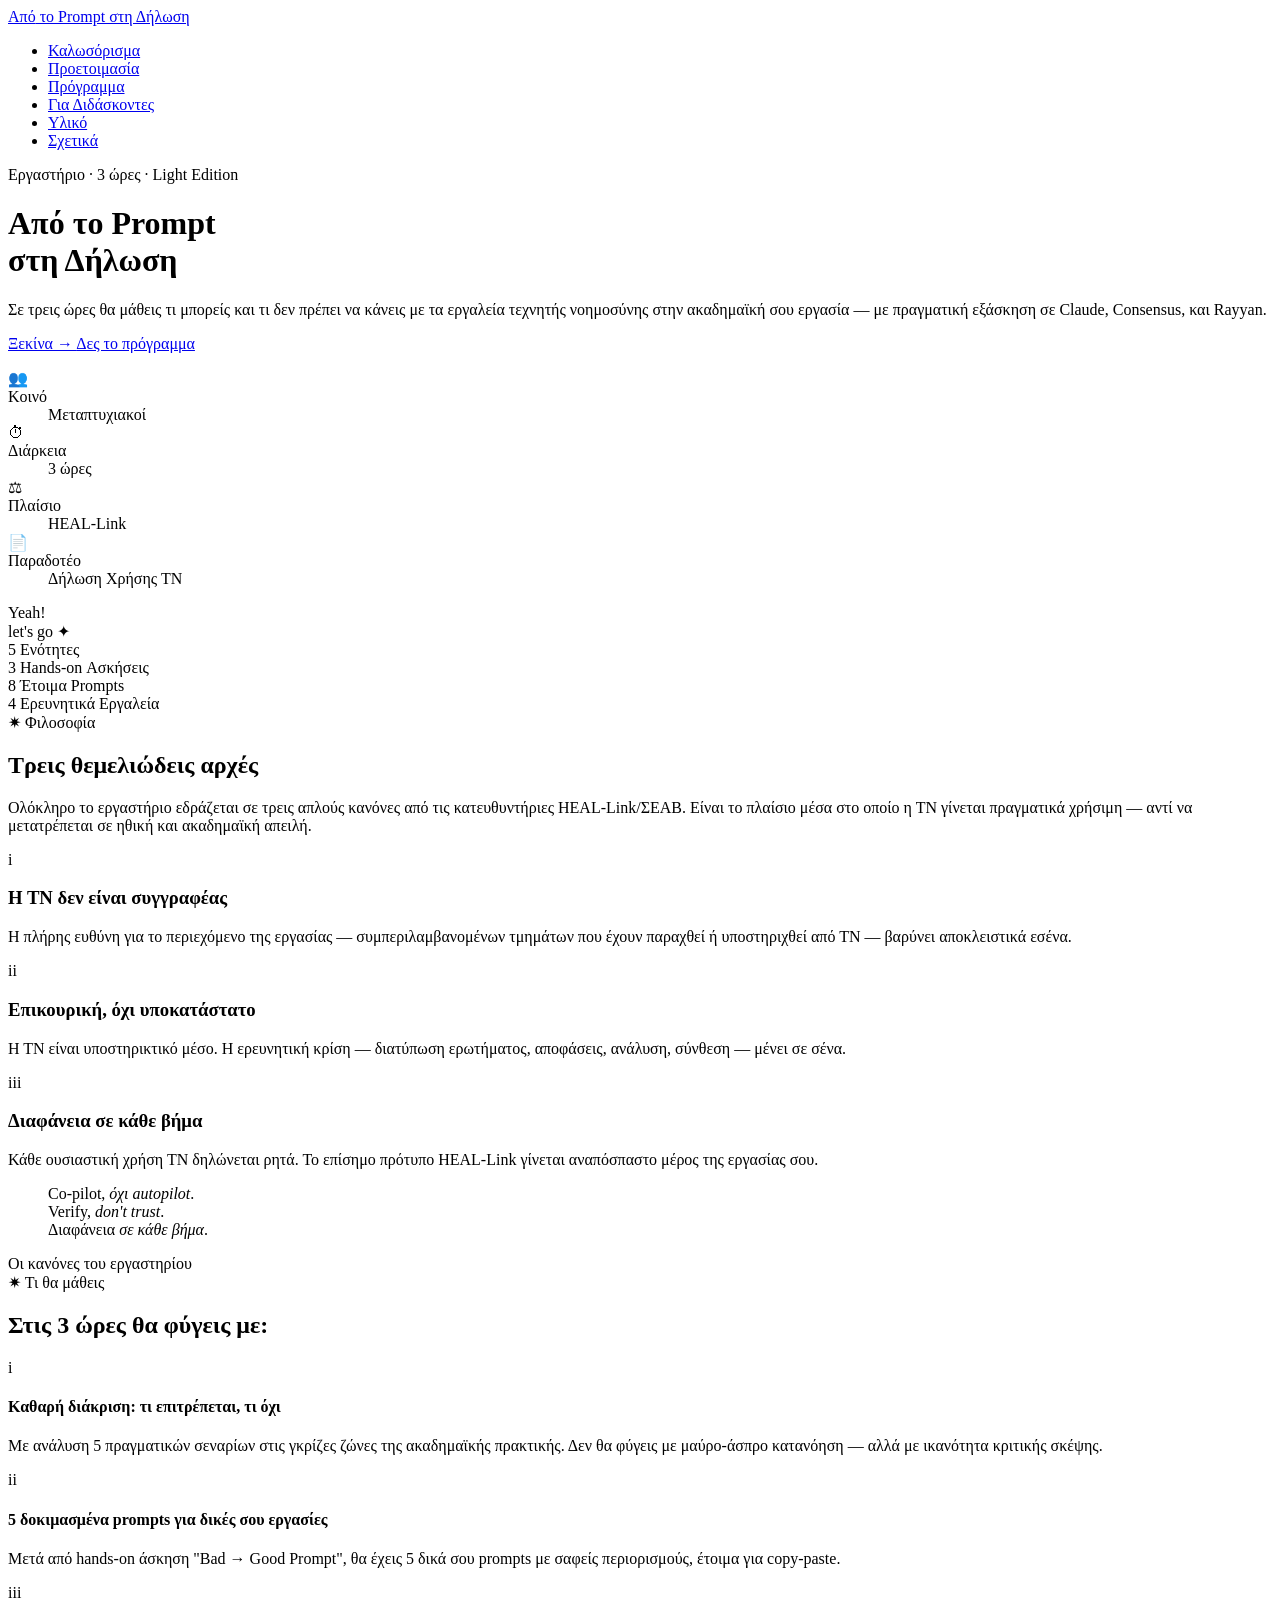
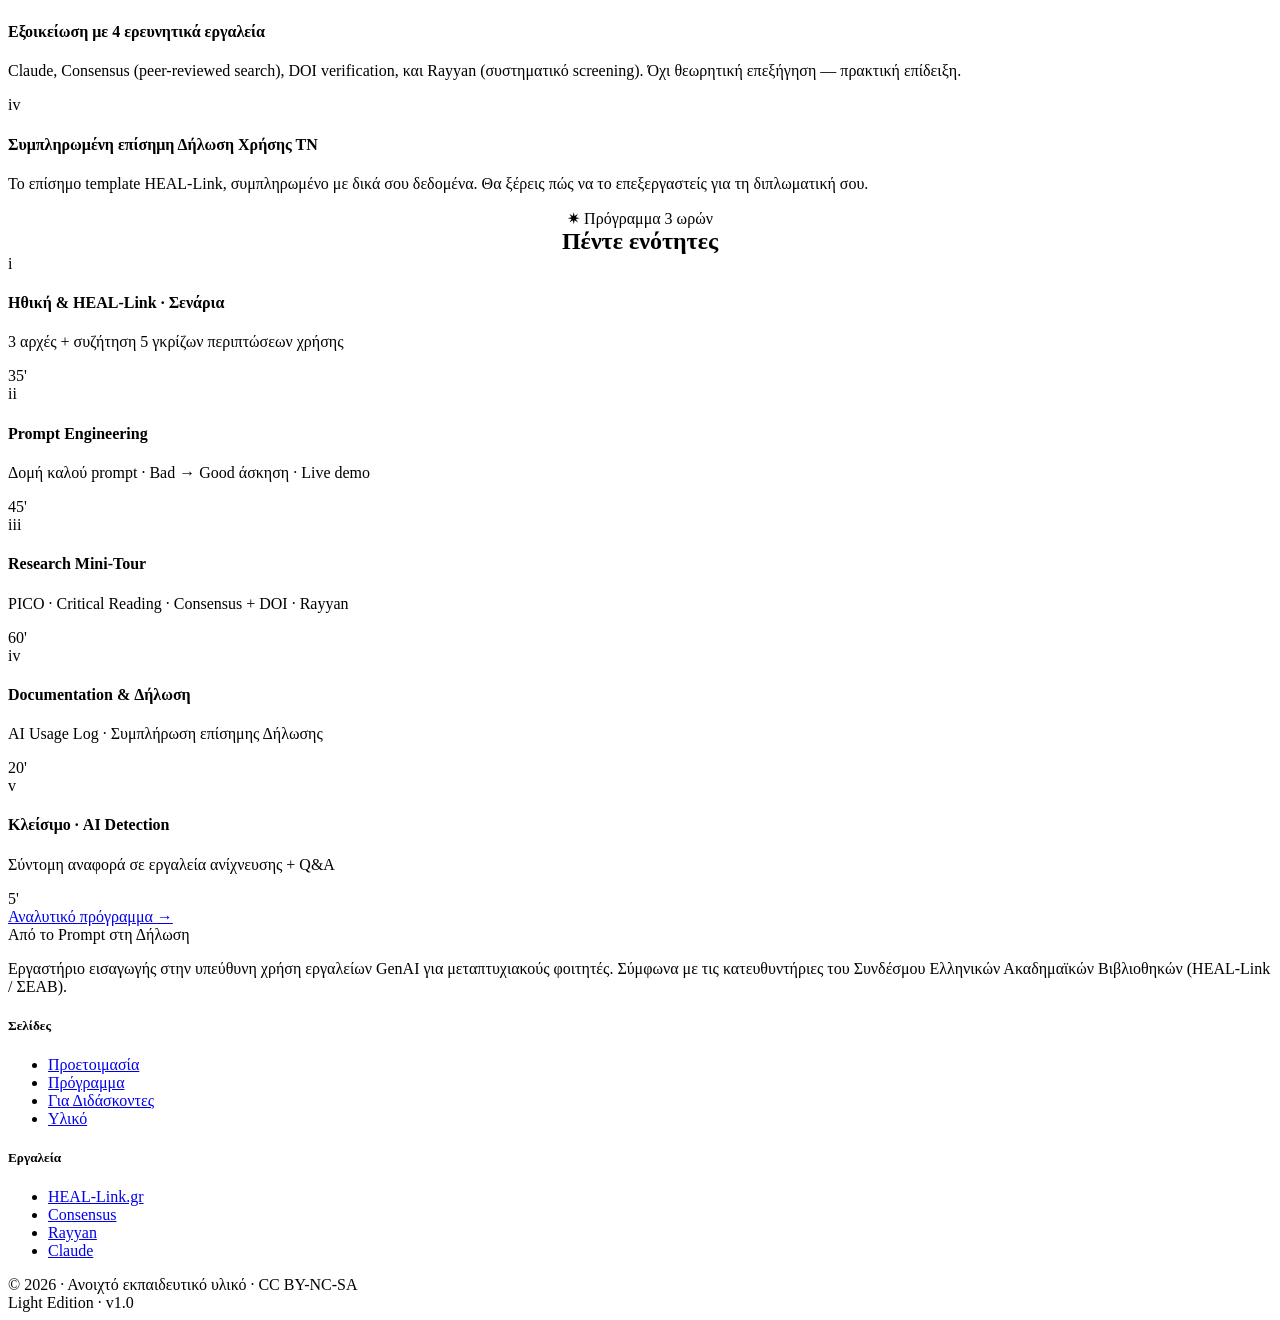
==== index.html @ 6e9f1ec4 "Add files via upload" ====
<!DOCTYPE html>
<html lang="el">
<head>
  <meta charset="UTF-8">
  <meta name="viewport" content="width=device-width, initial-scale=1.0">
  <title>Από το Prompt στη Δήλωση · Εργαστήριο GenAI για Μεταπτυχιακούς</title>
  <meta name="description" content="Τρίωρο εργαστήριο που εισάγει την υπεύθυνη χρήση εργαλείων GenAI στην ακαδημαϊκή έρευνα, σύμφωνα με τις κατευθυντήριες HEAL-Link/ΣΕΑΒ.">
  <link rel="stylesheet" href="assets/style.css">
</head>
<body>

<nav class="nav">
  <div class="nav-inner">
    <a href="index.html" class="nav-brand">
      <span class="spark">Από</span> το Prompt στη Δήλωση
    </a>
    <ul class="nav-links">
      <li><a href="index.html" class="active">Καλωσόρισμα</a></li>
      <li><a href="prepare.html">Προετοιμασία</a></li>
      <li><a href="agenda.html">Πρόγραμμα</a></li>
      <li><a href="instructor.html">Για Διδάσκοντες</a></li>
      <li><a href="materials.html">Υλικό</a></li>
      <li><a href="about.html">Σχετικά</a></li>
    </ul>
  </div>
</nav>

<header class="hero">
  <div class="container">
    <div class="hero-grid">
      <div class="hero-content">
        <div class="eyebrow fade-up">Εργαστήριο · 3 ώρες · Light Edition</div>
        <h1 class="hero-title fade-up">
          Από το <span class="accent">Prompt</span><br>
          στη <span class="hand">Δήλωση</span>
        </h1>
        <p class="hero-subtitle fade-up">
          Σε τρεις ώρες θα μάθεις τι μπορείς και τι δεν πρέπει να κάνεις με τα εργαλεία τεχνητής νοημοσύνης στην ακαδημαϊκή σου εργασία — με πραγματική εξάσκηση σε Claude, Consensus, και Rayyan.
        </p>
        <div class="cta-group fade-up">
          <a href="prepare.html" class="btn">
            Ξεκίνα <span class="arrow">→</span>
          </a>
          <a href="agenda.html" class="btn btn-outline">
            Δες το πρόγραμμα
          </a>
        </div>
        <dl class="hero-meta fade-up">
          <div class="hero-meta-item">
            <div class="hero-meta-icon icon-coral">👥</div>
            <div class="hero-meta-text">
              <dt>Κοινό</dt>
              <dd>Μεταπτυχιακοί</dd>
            </div>
          </div>
          <div class="hero-meta-item">
            <div class="hero-meta-icon icon-teal">⏱</div>
            <div class="hero-meta-text">
              <dt>Διάρκεια</dt>
              <dd>3 ώρες</dd>
            </div>
          </div>
          <div class="hero-meta-item">
            <div class="hero-meta-icon icon-sun">⚖</div>
            <div class="hero-meta-text">
              <dt>Πλαίσιο</dt>
              <dd>HEAL-Link</dd>
            </div>
          </div>
          <div class="hero-meta-item">
            <div class="hero-meta-icon icon-sage">📄</div>
            <div class="hero-meta-text">
              <dt>Παραδοτέο</dt>
              <dd>Δήλωση Χρήσης ΤΝ</dd>
            </div>
          </div>
        </dl>
      </div>

      <div class="hero-illo">
        <div class="hero-shape shape-1"></div>
        <div class="hero-shape shape-2"></div>
        <div class="hero-shape shape-3"></div>
        <div class="hero-shape shape-4"></div>
        <div class="hero-label">
          Yeah!<br>
          <span>let's go ✦</span>
        </div>
      </div>
    </div>
  </div>
</header>

<section class="glance">
  <div class="container">
    <div class="glance-grid">
      <div class="glance-cell">
        <span class="glance-num">5</span>
        <span class="glance-label">Ενότητες</span>
      </div>
      <div class="glance-cell">
        <span class="glance-num">3</span>
        <span class="glance-label">Hands-on Ασκήσεις</span>
      </div>
      <div class="glance-cell">
        <span class="glance-num">8</span>
        <span class="glance-label">Έτοιμα Prompts</span>
      </div>
      <div class="glance-cell">
        <span class="glance-num">4</span>
        <span class="glance-label">Ερευνητικά Εργαλεία</span>
      </div>
    </div>
  </div>
</section>

<section>
  <div class="container">
    <div class="section-eyebrow">✷ Φιλοσοφία</div>
    <h2 class="section-title">Τρεις <span class="accent">θεμελιώδεις</span> αρχές</h2>
    <p class="section-lead">
      Ολόκληρο το εργαστήριο εδράζεται σε τρεις απλούς κανόνες από τις κατευθυντήριες HEAL-Link/ΣΕΑΒ. Είναι το πλαίσιο μέσα στο οποίο η ΤΝ γίνεται πραγματικά χρήσιμη — αντί να μετατρέπεται σε ηθική και ακαδημαϊκή απειλή.
    </p>

    <div class="principles-grid">
      <div class="principle fade-up">
        <div class="principle-icon">i</div>
        <h3 class="principle-title">Η ΤΝ δεν είναι συγγραφέας</h3>
        <p class="principle-text">
          Η πλήρης ευθύνη για το περιεχόμενο της εργασίας — συμπεριλαμβανομένων τμημάτων που έχουν παραχθεί ή υποστηριχθεί από ΤΝ — βαρύνει αποκλειστικά εσένα.
        </p>
      </div>
      <div class="principle fade-up">
        <div class="principle-icon">ii</div>
        <h3 class="principle-title">Επικουρική, όχι υποκατάστατο</h3>
        <p class="principle-text">
          Η ΤΝ είναι υποστηρικτικό μέσο. Η ερευνητική κρίση — διατύπωση ερωτήματος, αποφάσεις, ανάλυση, σύνθεση — μένει σε σένα.
        </p>
      </div>
      <div class="principle fade-up">
        <div class="principle-icon">iii</div>
        <h3 class="principle-title">Διαφάνεια σε κάθε βήμα</h3>
        <p class="principle-text">
          Κάθε ουσιαστική χρήση ΤΝ δηλώνεται ρητά. Το επίσημο πρότυπο HEAL-Link γίνεται αναπόσπαστο μέρος της εργασίας σου.
        </p>
      </div>
    </div>
  </div>
</section>

<section class="pullquote">
  <div class="content">
    <blockquote class="pullquote-text">
      Co-pilot, <em>όχι autopilot</em>.<br>
      Verify, <em>don't trust</em>.<br>
      Διαφάνεια <em>σε κάθε βήμα</em>.
    </blockquote>
    <div class="pullquote-attribution">Οι κανόνες του εργαστηρίου</div>
  </div>
</section>

<section>
  <div class="container">
    <div class="section-eyebrow">✷ Τι θα μάθεις</div>
    <h2 class="section-title">Στις 3 ώρες θα <span class="hand">φύγεις</span> με:</h2>

    <div class="learn-grid">
      <div class="learn-item">
        <div class="learn-marker">i</div>
        <div class="learn-content">
          <h4>Καθαρή διάκριση: τι επιτρέπεται, τι όχι</h4>
          <p>Με ανάλυση 5 πραγματικών σεναρίων στις γκρίζες ζώνες της ακαδημαϊκής πρακτικής. Δεν θα φύγεις με μαύρο-άσπρο κατανόηση — αλλά με ικανότητα κριτικής σκέψης.</p>
        </div>
      </div>
      <div class="learn-item">
        <div class="learn-marker">ii</div>
        <div class="learn-content">
          <h4>5 δοκιμασμένα prompts για δικές σου εργασίες</h4>
          <p>Μετά από hands-on άσκηση "Bad → Good Prompt", θα έχεις 5 δικά σου prompts με σαφείς περιορισμούς, έτοιμα για copy-paste.</p>
        </div>
      </div>
      <div class="learn-item">
        <div class="learn-marker">iii</div>
        <div class="learn-content">
          <h4>Εξοικείωση με 4 ερευνητικά εργαλεία</h4>
          <p>Claude, Consensus (peer-reviewed search), DOI verification, και Rayyan (συστηματικό screening). Όχι θεωρητική επεξήγηση — πρακτική επίδειξη.</p>
        </div>
      </div>
      <div class="learn-item">
        <div class="learn-marker">iv</div>
        <div class="learn-content">
          <h4>Συμπληρωμένη επίσημη Δήλωση Χρήσης ΤΝ</h4>
          <p>Το επίσημο template HEAL-Link, συμπληρωμένο με δικά σου δεδομένα. Θα ξέρεις πώς να το επεξεργαστείς για τη διπλωματική σου.</p>
        </div>
      </div>
    </div>
  </div>
</section>

<section class="glance">
  <div class="container">
    <div class="section-eyebrow text-center" style="display: block; margin-left: auto; margin-right: auto; text-align: center; width: fit-content;">✷ Πρόγραμμα 3 ωρών</div>
    <h2 class="section-title" style="margin: 0 auto var(--space-5); text-align: center; max-width: 100%;">
      Πέντε <span class="hand">ενότητες</span>
    </h2>

    <div class="agenda-list">
      <div class="agenda-item">
        <div class="agenda-num">i</div>
        <div class="agenda-content">
          <h4>Ηθική &amp; HEAL-Link · Σενάρια</h4>
          <p>3 αρχές + συζήτηση 5 γκρίζων περιπτώσεων χρήσης</p>
        </div>
        <div class="agenda-time">35'</div>
      </div>
      <div class="agenda-item">
        <div class="agenda-num">ii</div>
        <div class="agenda-content">
          <h4>Prompt Engineering</h4>
          <p>Δομή καλού prompt · Bad → Good άσκηση · Live demo</p>
        </div>
        <div class="agenda-time">45'</div>
      </div>
      <div class="agenda-item">
        <div class="agenda-num">iii</div>
        <div class="agenda-content">
          <h4>Research Mini-Tour</h4>
          <p>PICO · Critical Reading · Consensus + DOI · Rayyan</p>
        </div>
        <div class="agenda-time">60'</div>
      </div>
      <div class="agenda-item">
        <div class="agenda-num">iv</div>
        <div class="agenda-content">
          <h4>Documentation &amp; Δήλωση</h4>
          <p>AI Usage Log · Συμπλήρωση επίσημης Δήλωσης</p>
        </div>
        <div class="agenda-time">20'</div>
      </div>
      <div class="agenda-item">
        <div class="agenda-num">v</div>
        <div class="agenda-content">
          <h4>Κλείσιμο · AI Detection</h4>
          <p>Σύντομη αναφορά σε εργαλεία ανίχνευσης + Q&amp;A</p>
        </div>
        <div class="agenda-time">5'</div>
      </div>
    </div>

    <div class="text-center" style="margin-top: var(--space-6);">
      <a href="agenda.html" class="btn">Αναλυτικό πρόγραμμα <span class="arrow">→</span></a>
    </div>
  </div>
</section>

<footer class="footer">
  <div class="container">
    <div class="footer-grid">
      <div>
        <div class="footer-brand">
          <span class="hand">Από</span> το Prompt στη Δήλωση
        </div>
        <p class="footer-text">
          Εργαστήριο εισαγωγής στην υπεύθυνη χρήση εργαλείων GenAI για μεταπτυχιακούς φοιτητές. Σύμφωνα με τις κατευθυντήριες του Συνδέσμου Ελληνικών Ακαδημαϊκών Βιβλιοθηκών (HEAL-Link / ΣΕΑΒ).
        </p>
      </div>
      <div>
        <h5>Σελίδες</h5>
        <ul>
          <li><a href="prepare.html">Προετοιμασία</a></li>
          <li><a href="agenda.html">Πρόγραμμα</a></li>
          <li><a href="instructor.html">Για Διδάσκοντες</a></li>
          <li><a href="materials.html">Υλικό</a></li>
        </ul>
      </div>
      <div>
        <h5>Εργαλεία</h5>
        <ul>
          <li><a href="https://www.heal-link.gr/" target="_blank" rel="noopener">HEAL-Link.gr</a></li>
          <li><a href="https://consensus.app" target="_blank" rel="noopener">Consensus</a></li>
          <li><a href="https://rayyan.ai" target="_blank" rel="noopener">Rayyan</a></li>
          <li><a href="https://claude.ai" target="_blank" rel="noopener">Claude</a></li>
        </ul>
      </div>
    </div>
    <div class="footer-bottom">
      <div>© 2026 · Ανοιχτό εκπαιδευτικό υλικό · CC BY-NC-SA</div>
      <div>Light Edition · v1.0</div>
    </div>
  </div>
</footer>

</body>
</html>
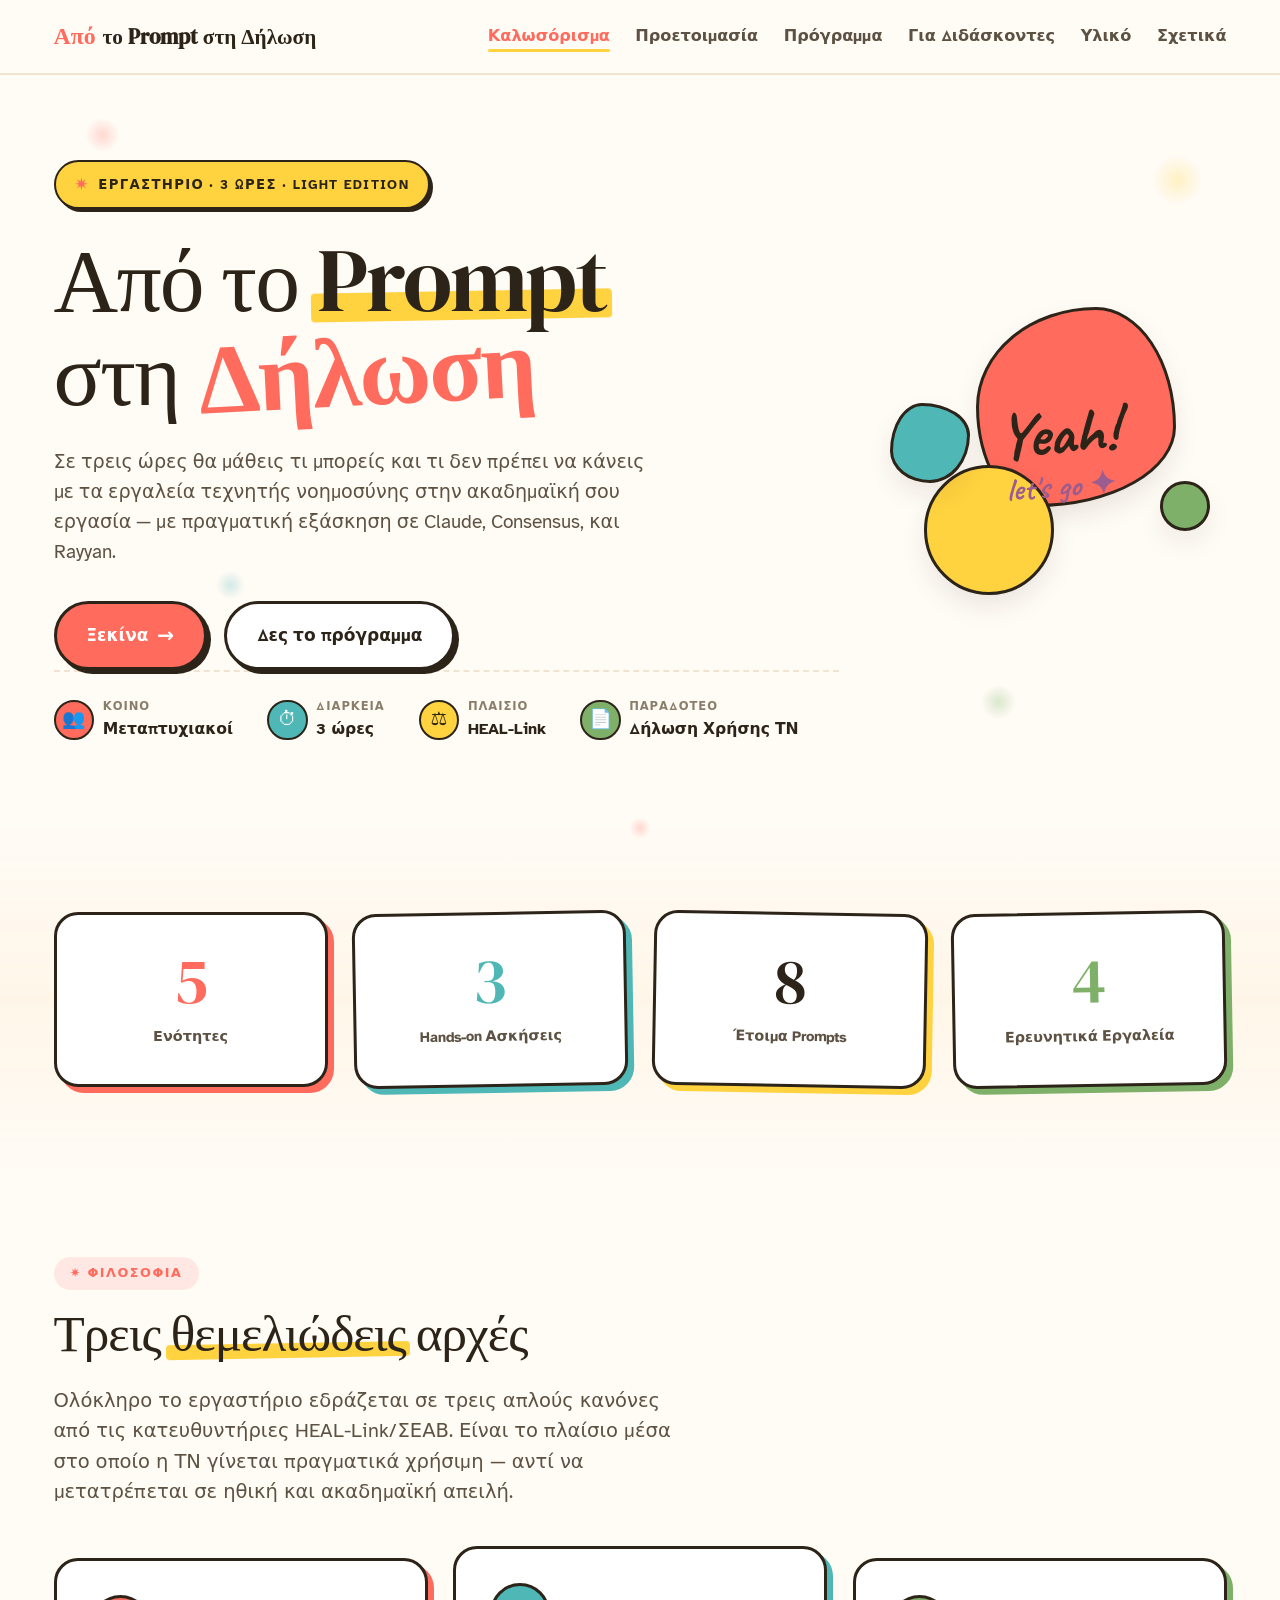
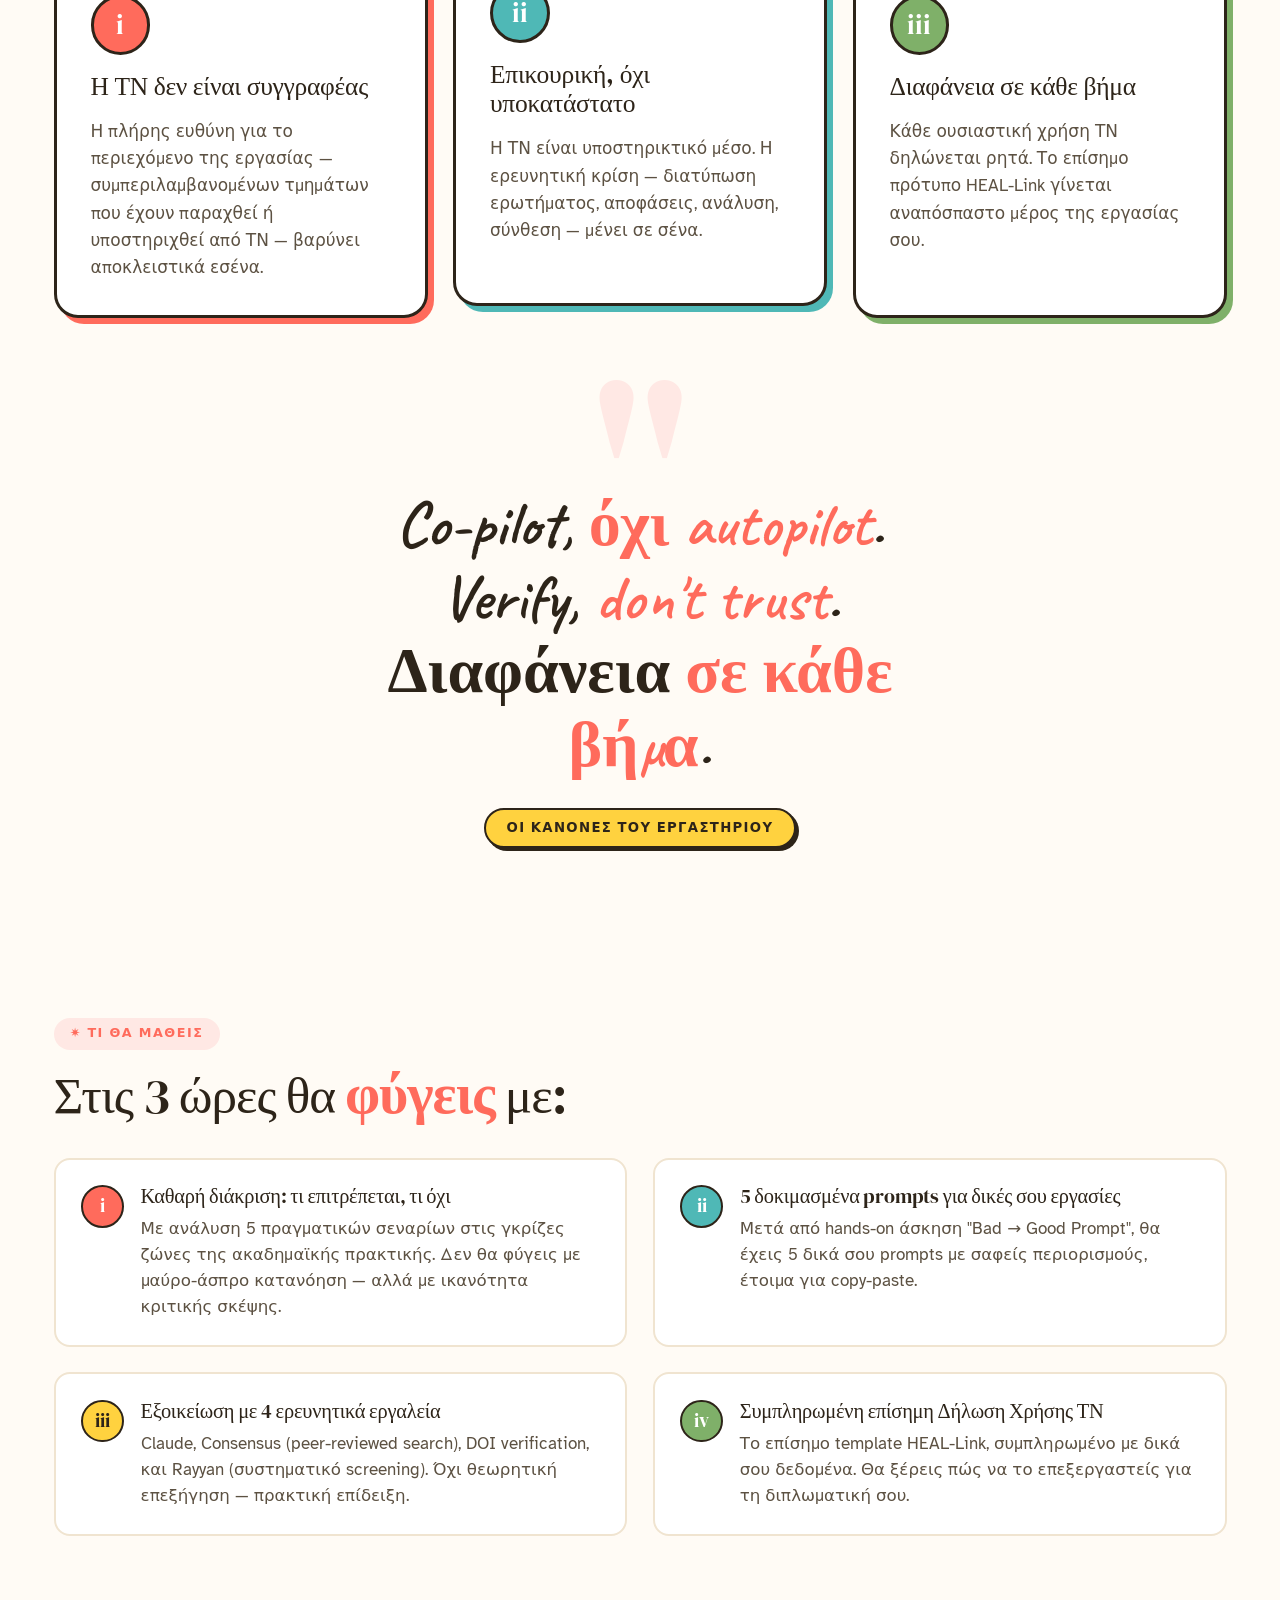
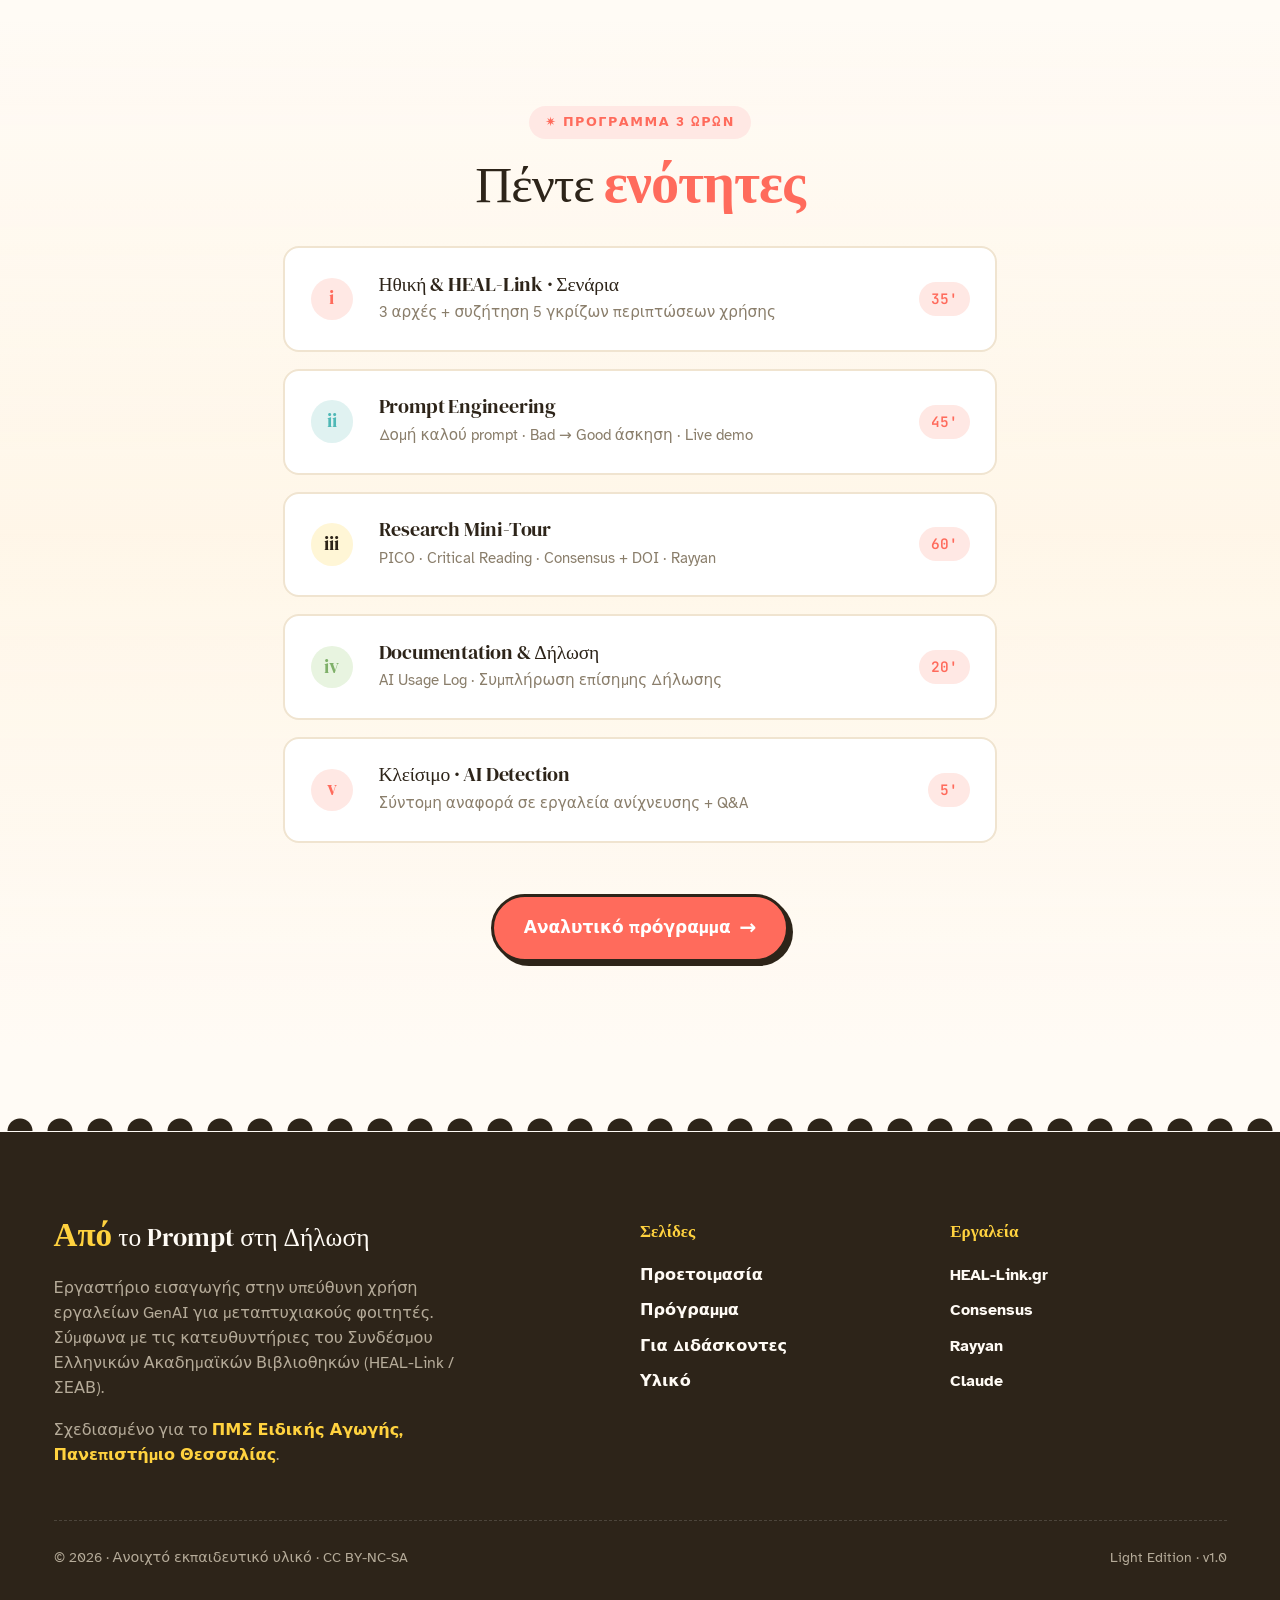
==== commit 8b32dc33: "Update index.html" ====
--- a/index.html
+++ b/index.html
@@ -263,6 +263,9 @@
         <p class="footer-text">
           Εργαστήριο εισαγωγής στην υπεύθυνη χρήση εργαλείων GenAI για μεταπτυχιακούς φοιτητές. Σύμφωνα με τις κατευθυντήριες του Συνδέσμου Ελληνικών Ακαδημαϊκών Βιβλιοθηκών (HEAL-Link / ΣΕΑΒ).
         </p>
+        <p class="footer-text" style="margin-top: 1rem;">
+          Σχεδιασμένο για το <a href="https://maspecialed.sed.uth.gr/perigrammata-mathimatwn/" target="_blank" rel="noopener" style="color: var(--sun);">ΠΜΣ Ειδικής Αγωγής, Πανεπιστήμιο Θεσσαλίας</a>.
+        </p>
       </div>
       <div>
         <h5>Σελίδες</h5>
--- a/assets/style.css
+++ b/assets/style.css
@@ -0,0 +1,977 @@
+/* ============================================================
+   "Από το Prompt στη Δήλωση" — Light Edition
+   CHEERFUL & INVITING aesthetic
+   ============================================================ */
+
+@import url('https://fonts.googleapis.com/css2?family=DM+Serif+Display:ital@0;1&family=Atkinson+Hyperlegible:ital,wght@0,400;0,700;1,400;1,700&family=Caveat:wght@400;500;600;700&family=JetBrains+Mono:wght@400;500;600&display=swap');
+
+:root {
+  /* CHEERFUL PALETTE */
+  --coral: #FF6B5C;
+  --coral-soft: #FFB5AC;
+  --coral-bg: #FFE8E4;
+
+  --teal: #4FB8B6;
+  --teal-soft: #A8D9D8;
+  --teal-bg: #E0F2F1;
+
+  --sun: #FFD23F;
+  --sun-soft: #FFE893;
+  --sun-bg: #FFF6D6;
+
+  --sage: #7FB069;
+  --sage-soft: #B5D4A5;
+  --sage-bg: #E8F4E0;
+
+  --plum: #9B5C8F;
+
+  /* NEUTRALS */
+  --ink: #2D2419;
+  --ink-soft: #5C5142;
+  --paper: #FFFBF5;
+  --paper-warm: #FFF6E8;
+  --paper-card: #FFFFFF;
+  --rule: #F0E4D0;
+  --muted: #8A7E6B;
+  --muted-soft: #B5AB99;
+
+  /* TYPE */
+  --font-display: 'DM Serif Display', Georgia, serif;
+  --font-body: 'Atkinson Hyperlegible', system-ui, sans-serif;
+  --font-hand: 'Caveat', cursive;
+  --font-mono: 'JetBrains Mono', monospace;
+
+  /* SPACING */
+  --space-1: 0.25rem;
+  --space-2: 0.5rem;
+  --space-3: 1rem;
+  --space-4: 1.5rem;
+  --space-5: 2rem;
+  --space-6: 3rem;
+  --space-7: 5rem;
+
+  /* RADIUS */
+  --r-sm: 8px;
+  --r-md: 16px;
+  --r-lg: 24px;
+  --r-full: 999px;
+
+  /* LAYOUT */
+  --container: 72rem;
+  --content: 42rem;
+}
+
+/* RESET */
+*, *::before, *::after { box-sizing: border-box; margin: 0; padding: 0; }
+html { scroll-behavior: smooth; font-size: 17px; }
+
+body {
+  font-family: var(--font-body);
+  font-weight: 400;
+  line-height: 1.65;
+  color: var(--ink);
+  background: var(--paper);
+  text-rendering: optimizeLegibility;
+  -webkit-font-smoothing: antialiased;
+  overflow-x: hidden;
+}
+
+/* CONFETTI DOTS — playful background */
+body::before {
+  content: '';
+  position: fixed;
+  inset: 0;
+  pointer-events: none;
+  background-image:
+    radial-gradient(circle at 8% 15%, var(--coral-soft) 0%, transparent 1.2%),
+    radial-gradient(circle at 92% 20%, var(--sun-soft) 0%, transparent 1.8%),
+    radial-gradient(circle at 18% 65%, var(--teal-soft) 0%, transparent 1.2%),
+    radial-gradient(circle at 78% 78%, var(--sage-soft) 0%, transparent 1.4%),
+    radial-gradient(circle at 50% 92%, var(--coral-soft) 0%, transparent 1%);
+  opacity: 0.5;
+  z-index: -1;
+}
+
+img { max-width: 100%; height: auto; display: block; }
+
+/* TYPOGRAPHY */
+h1, h2, h3, h4 {
+  font-family: var(--font-display);
+  font-weight: 400;
+  line-height: 1.1;
+  letter-spacing: -0.01em;
+  color: var(--ink);
+}
+h1 { font-size: clamp(2.5rem, 5vw, 4.5rem); }
+h2 { font-size: clamp(2rem, 3.5vw, 3.25rem); margin-bottom: var(--space-4); }
+h3 { font-size: clamp(1.4rem, 2vw, 1.85rem); margin-bottom: var(--space-3); }
+h4 { font-size: 1.2rem; font-weight: 700; font-family: var(--font-body); margin-bottom: var(--space-2); }
+
+p { margin-bottom: var(--space-3); }
+p:last-child { margin-bottom: 0; }
+
+a {
+  color: var(--coral);
+  text-decoration: none;
+  font-weight: 700;
+  background-image: linear-gradient(transparent 70%, var(--sun-soft) 70%);
+  background-size: 0% 100%;
+  background-repeat: no-repeat;
+  transition: background-size 0.3s ease;
+}
+a:hover { background-size: 100% 100%; }
+
+strong { font-weight: 700; }
+em { font-style: italic; }
+
+.hand {
+  font-family: var(--font-hand);
+  font-weight: 600;
+  color: var(--coral);
+  line-height: 1;
+}
+
+code, pre, .mono { font-family: var(--font-mono); font-size: 0.9em; }
+
+/* LAYOUT */
+.container { max-width: var(--container); margin: 0 auto; padding: 0 var(--space-4); }
+.content { max-width: var(--content); margin: 0 auto; padding: 0 var(--space-4); }
+section { padding: var(--space-7) 0; }
+
+/* NAV */
+.nav {
+  position: sticky;
+  top: 0;
+  z-index: 100;
+  background: rgba(255,251,245, 0.92);
+  backdrop-filter: blur(16px);
+  -webkit-backdrop-filter: blur(16px);
+  border-bottom: 2px solid var(--rule);
+}
+.nav-inner {
+  max-width: var(--container);
+  margin: 0 auto;
+  padding: var(--space-3) var(--space-4);
+  display: flex;
+  align-items: center;
+  justify-content: space-between;
+  gap: var(--space-4);
+}
+.nav-brand {
+  font-family: var(--font-display);
+  font-size: 1.25rem;
+  color: var(--ink);
+  background: none;
+  display: flex;
+  align-items: baseline;
+  gap: 0.4rem;
+}
+.nav-brand:hover { background: none; color: var(--coral); }
+.nav-brand .spark {
+  font-family: var(--font-hand);
+  color: var(--coral);
+  font-size: 1.4rem;
+}
+.nav-links {
+  display: flex;
+  gap: var(--space-4);
+  list-style: none;
+  font-family: var(--font-body);
+  font-size: 0.95rem;
+  font-weight: 700;
+}
+.nav-links a { color: var(--ink-soft); background: none; }
+.nav-links a:hover { color: var(--coral); background: none; }
+.nav-links a.active { color: var(--coral); position: relative; }
+.nav-links a.active::after {
+  content: '';
+  position: absolute;
+  left: 0; right: 0;
+  bottom: -6px;
+  height: 3px;
+  background: var(--sun);
+  border-radius: var(--r-full);
+}
+@media (max-width: 768px) { .nav-links { display: none; } }
+
+/* HERO */
+.hero { padding: var(--space-7) 0; position: relative; overflow: visible; }
+.hero-grid {
+  display: grid;
+  grid-template-columns: 1fr;
+  gap: var(--space-6);
+  align-items: center;
+}
+@media (min-width: 900px) {
+  .hero-grid { grid-template-columns: 1.4fr 0.6fr; }
+}
+
+.eyebrow {
+  display: inline-flex;
+  align-items: center;
+  gap: var(--space-2);
+  padding: 0.5rem 1.1rem;
+  font-family: var(--font-body);
+  font-size: 0.78rem;
+  font-weight: 700;
+  letter-spacing: 0.1em;
+  text-transform: uppercase;
+  color: var(--ink);
+  background: var(--sun);
+  border-radius: var(--r-full);
+  margin-bottom: var(--space-4);
+  border: 2px solid var(--ink);
+  box-shadow: 3px 3px 0 var(--ink);
+}
+.eyebrow::before {
+  content: '✷';
+  color: var(--coral);
+  font-size: 1rem;
+}
+
+.hero-title {
+  font-family: var(--font-display);
+  font-size: clamp(2.8rem, 7vw, 5.5rem);
+  line-height: 1;
+  letter-spacing: -0.02em;
+  margin-bottom: var(--space-4);
+}
+.hero-title .accent {
+  position: relative;
+  display: inline-block;
+}
+.hero-title .accent::after {
+  content: '';
+  position: absolute;
+  left: -2%; right: -2%;
+  bottom: 0.05em;
+  height: 0.32em;
+  background: var(--sun);
+  z-index: -1;
+  border-radius: 4px;
+  transform: rotate(-1deg);
+}
+.hero-title .hand {
+  font-family: var(--font-hand);
+  font-weight: 700;
+  color: var(--coral);
+  font-size: 1.1em;
+  display: inline-block;
+  transform: rotate(-3deg);
+}
+
+.hero-subtitle {
+  font-size: clamp(1.1rem, 1.5vw, 1.35rem);
+  color: var(--ink-soft);
+  max-width: 36rem;
+  line-height: 1.55;
+  margin-bottom: var(--space-5);
+}
+
+.hero-meta {
+  display: flex;
+  flex-wrap: wrap;
+  gap: var(--space-4) var(--space-5);
+  padding-top: var(--space-4);
+  border-top: 2px dashed var(--rule);
+}
+.hero-meta-item { display: flex; align-items: center; gap: var(--space-2); }
+.hero-meta-icon {
+  width: 2.4rem; height: 2.4rem;
+  border-radius: var(--r-full);
+  display: grid; place-items: center;
+  flex-shrink: 0; font-size: 1.1rem;
+  border: 2px solid var(--ink);
+}
+.icon-coral { background: var(--coral); color: white; }
+.icon-teal  { background: var(--teal); color: white; }
+.icon-sun   { background: var(--sun); color: var(--ink); }
+.icon-sage  { background: var(--sage); color: white; }
+
+.hero-meta-text dt {
+  font-size: 0.68rem;
+  font-weight: 700;
+  letter-spacing: 0.08em;
+  text-transform: uppercase;
+  color: var(--muted);
+}
+.hero-meta-text dd { color: var(--ink); font-weight: 700; font-size: 0.92rem; }
+
+/* HERO ILLUSTRATION — playful shapes */
+.hero-illo {
+  position: relative;
+  display: grid;
+  place-items: center;
+  min-height: 320px;
+}
+.hero-shape {
+  position: absolute;
+  box-shadow: 0 12px 32px -8px rgba(45,36,25,0.15);
+}
+.shape-1 {
+  width: 200px; height: 200px;
+  background: var(--coral);
+  top: 5%; right: 15%;
+  border-radius: 60% 40% 70% 30% / 50% 60% 40% 50%;
+  border: 3px solid var(--ink);
+  animation: float 5s ease-in-out infinite;
+}
+.shape-2 {
+  width: 130px; height: 130px;
+  background: var(--sun);
+  bottom: 5%; left: 10%;
+  border-radius: var(--r-full);
+  border: 3px solid var(--ink);
+  animation: float 6s ease-in-out -2s infinite;
+}
+.shape-3 {
+  width: 80px; height: 80px;
+  background: var(--teal);
+  top: 35%; left: 0;
+  border-radius: 40% 60% 50% 50% / 60% 40% 60% 40%;
+  border: 3px solid var(--ink);
+  animation: float 7s ease-in-out -1s infinite;
+}
+.shape-4 {
+  width: 50px; height: 50px;
+  background: var(--sage);
+  bottom: 25%; right: 5%;
+  border-radius: var(--r-full);
+  border: 3px solid var(--ink);
+  animation: float 4s ease-in-out -3s infinite;
+}
+.hero-label {
+  position: relative;
+  z-index: 2;
+  font-family: var(--font-hand);
+  font-size: clamp(2.8rem, 5vw, 4rem);
+  font-weight: 700;
+  text-align: center;
+  line-height: 1;
+  color: var(--ink);
+  transform: rotate(-4deg);
+  padding: var(--space-4);
+}
+.hero-label span {
+  display: block;
+  font-size: 0.5em;
+  color: var(--plum);
+  margin-top: 0.2em;
+}
+
+/* CTAs */
+.cta-group {
+  display: flex;
+  flex-wrap: wrap;
+  gap: var(--space-3);
+  margin-top: var(--space-5);
+}
+.btn {
+  display: inline-flex;
+  align-items: center;
+  gap: var(--space-2);
+  padding: 0.85rem 1.75rem;
+  font-family: var(--font-body);
+  font-size: 1rem;
+  font-weight: 700;
+  background: var(--coral);
+  color: white;
+  border: 3px solid var(--ink);
+  border-radius: var(--r-full);
+  cursor: pointer;
+  transition: all 0.2s ease;
+  box-shadow: 4px 4px 0 var(--ink);
+  background-image: none;
+}
+.btn:hover {
+  transform: translate(-2px, -2px);
+  box-shadow: 6px 6px 0 var(--ink);
+  background: var(--coral);
+  color: white;
+}
+.btn:active {
+  transform: translate(2px, 2px);
+  box-shadow: 0 0 0 var(--ink);
+}
+.btn-outline {
+  background: var(--paper-card);
+  color: var(--ink);
+}
+.btn-outline:hover { background: var(--sun); color: var(--ink); }
+.btn .arrow { transition: transform 0.2s; font-size: 1.2em; }
+.btn:hover .arrow { transform: translateX(4px); }
+
+/* SECTION HEADINGS */
+.section-eyebrow {
+  display: inline-block;
+  padding: 0.35rem 0.95rem;
+  font-family: var(--font-body);
+  font-size: 0.75rem;
+  font-weight: 700;
+  letter-spacing: 0.12em;
+  text-transform: uppercase;
+  color: var(--coral);
+  background: var(--coral-bg);
+  border-radius: var(--r-full);
+  margin-bottom: var(--space-3);
+}
+.section-title {
+  font-family: var(--font-display);
+  font-weight: 400;
+  font-size: clamp(2rem, 4vw, 3.25rem);
+  line-height: 1.05;
+  letter-spacing: -0.02em;
+  max-width: 32rem;
+  margin-bottom: var(--space-4);
+}
+.section-title .accent {
+  position: relative;
+  display: inline-block;
+}
+.section-title .accent::after {
+  content: '';
+  position: absolute;
+  left: -2%; right: -2%;
+  bottom: 0.05em;
+  height: 0.3em;
+  background: var(--sun);
+  z-index: -1;
+  border-radius: 4px;
+  transform: rotate(-1deg);
+}
+.section-title .hand {
+  font-family: var(--font-hand);
+  font-weight: 700;
+  color: var(--coral);
+  font-size: 1.1em;
+}
+.section-lead {
+  font-size: 1.15rem;
+  line-height: 1.55;
+  color: var(--ink-soft);
+  max-width: 38rem;
+  margin-bottom: var(--space-6);
+}
+
+/* GLANCE STICKERS */
+.glance {
+  background: linear-gradient(180deg, transparent, var(--paper-warm) 50%, transparent);
+  padding: var(--space-7) 0;
+}
+.glance-grid {
+  display: grid;
+  grid-template-columns: repeat(auto-fit, minmax(180px, 1fr));
+  gap: var(--space-4);
+}
+.glance-cell {
+  background: var(--paper-card);
+  padding: var(--space-5) var(--space-3);
+  text-align: center;
+  border-radius: var(--r-lg);
+  border: 3px solid var(--ink);
+  transition: transform 0.3s, box-shadow 0.3s;
+}
+.glance-cell:nth-child(1) { box-shadow: 6px 6px 0 var(--coral); }
+.glance-cell:nth-child(2) { box-shadow: 6px 6px 0 var(--teal); transform: rotate(-1deg); }
+.glance-cell:nth-child(3) { box-shadow: 6px 6px 0 var(--sun); transform: rotate(1deg); }
+.glance-cell:nth-child(4) { box-shadow: 6px 6px 0 var(--sage); transform: rotate(-1deg); }
+
+.glance-cell:hover { transform: translate(-3px, -3px); }
+.glance-cell:nth-child(1):hover { box-shadow: 9px 9px 0 var(--coral); }
+.glance-cell:nth-child(2):hover { box-shadow: 9px 9px 0 var(--teal); transform: translate(-3px, -3px) rotate(-1deg); }
+.glance-cell:nth-child(3):hover { box-shadow: 9px 9px 0 var(--sun); transform: translate(-3px, -3px) rotate(1deg); }
+.glance-cell:nth-child(4):hover { box-shadow: 9px 9px 0 var(--sage); transform: translate(-3px, -3px) rotate(-1deg); }
+
+.glance-num {
+  font-family: var(--font-display);
+  font-size: clamp(3rem, 5vw, 4.5rem);
+  line-height: 1;
+  display: block;
+  margin-bottom: var(--space-2);
+}
+.glance-cell:nth-child(1) .glance-num { color: var(--coral); }
+.glance-cell:nth-child(2) .glance-num { color: var(--teal); }
+.glance-cell:nth-child(3) .glance-num { color: var(--ink); }
+.glance-cell:nth-child(4) .glance-num { color: var(--sage); }
+
+.glance-label {
+  font-family: var(--font-body);
+  font-size: 0.85rem;
+  font-weight: 700;
+  color: var(--ink-soft);
+}
+
+/* PRINCIPLES */
+.principles-grid {
+  display: grid;
+  grid-template-columns: 1fr;
+  gap: var(--space-4);
+  margin-top: var(--space-5);
+}
+@media (min-width: 768px) {
+  .principles-grid { grid-template-columns: repeat(3, 1fr); }
+}
+.principle {
+  background: var(--paper-card);
+  border: 3px solid var(--ink);
+  border-radius: var(--r-lg);
+  padding: var(--space-5);
+  transition: all 0.3s;
+}
+.principle:nth-child(1) { box-shadow: 6px 6px 0 var(--coral); }
+.principle:nth-child(2) { box-shadow: 6px 6px 0 var(--teal); transform: translateY(-12px); }
+.principle:nth-child(3) { box-shadow: 6px 6px 0 var(--sage); }
+
+.principle:hover { transform: translate(-3px, -3px); }
+.principle:nth-child(1):hover { box-shadow: 9px 9px 0 var(--coral); }
+.principle:nth-child(2):hover { box-shadow: 9px 9px 0 var(--teal); transform: translate(-3px, -15px); }
+.principle:nth-child(3):hover { box-shadow: 9px 9px 0 var(--sage); }
+
+.principle-icon {
+  width: 3.5rem; height: 3.5rem;
+  border-radius: var(--r-full);
+  display: grid; place-items: center;
+  font-family: var(--font-display);
+  font-size: 1.6rem;
+  margin-bottom: var(--space-3);
+  border: 3px solid var(--ink);
+}
+.principle:nth-child(1) .principle-icon { background: var(--coral); color: white; }
+.principle:nth-child(2) .principle-icon { background: var(--teal); color: white; }
+.principle:nth-child(3) .principle-icon { background: var(--sage); color: white; }
+
+.principle-title {
+  font-family: var(--font-display);
+  font-size: 1.5rem;
+  margin-bottom: var(--space-3);
+  line-height: 1.15;
+}
+.principle-text {
+  color: var(--ink-soft);
+  line-height: 1.6;
+}
+
+/* PULL QUOTE */
+.pullquote {
+  padding: var(--space-7) 0;
+  text-align: center;
+  position: relative;
+}
+.pullquote::before {
+  content: '"';
+  font-family: var(--font-display);
+  font-size: 14rem;
+  position: absolute;
+  top: -3rem;
+  left: 50%;
+  transform: translateX(-50%);
+  color: var(--coral-bg);
+  z-index: -1;
+  line-height: 1;
+}
+.pullquote-text {
+  font-family: var(--font-hand);
+  font-size: clamp(2.2rem, 5vw, 3.8rem);
+  font-weight: 600;
+  line-height: 1.15;
+  max-width: 32rem;
+  margin: 0 auto var(--space-4);
+}
+.pullquote-text em {
+  font-style: normal;
+  color: var(--coral);
+}
+.pullquote-attribution {
+  display: inline-block;
+  padding: 0.4rem 1.2rem;
+  font-family: var(--font-body);
+  font-size: 0.78rem;
+  font-weight: 700;
+  letter-spacing: 0.1em;
+  text-transform: uppercase;
+  background: var(--sun);
+  border-radius: var(--r-full);
+  border: 2px solid var(--ink);
+  box-shadow: 3px 3px 0 var(--ink);
+}
+
+/* LEARN GRID */
+.learn-grid {
+  display: grid;
+  grid-template-columns: 1fr;
+  gap: var(--space-4);
+  margin-top: var(--space-5);
+}
+@media (min-width: 768px) {
+  .learn-grid { grid-template-columns: repeat(2, 1fr); }
+}
+.learn-item {
+  display: flex;
+  gap: var(--space-3);
+  padding: var(--space-4);
+  background: var(--paper-card);
+  border: 2px solid var(--rule);
+  border-radius: var(--r-md);
+  transition: all 0.2s;
+}
+.learn-item:hover {
+  border-color: var(--coral);
+  background: var(--paper-warm);
+  transform: translateY(-2px);
+}
+.learn-marker {
+  flex-shrink: 0;
+  width: 2.5rem; height: 2.5rem;
+  border-radius: var(--r-full);
+  background: var(--coral);
+  color: white;
+  display: grid; place-items: center;
+  font-family: var(--font-display);
+  font-size: 1.1rem;
+  border: 2px solid var(--ink);
+}
+.learn-item:nth-child(2) .learn-marker { background: var(--teal); }
+.learn-item:nth-child(3) .learn-marker { background: var(--sun); color: var(--ink); }
+.learn-item:nth-child(4) .learn-marker { background: var(--sage); }
+.learn-content h4 {
+  font-family: var(--font-display);
+  font-size: 1.2rem;
+  font-weight: 400;
+  margin-bottom: var(--space-2);
+}
+.learn-content p {
+  color: var(--ink-soft);
+  font-size: 0.98rem;
+  line-height: 1.55;
+  margin: 0;
+}
+
+/* AGENDA */
+.agenda-list { max-width: 42rem; margin: 0 auto; }
+.agenda-item {
+  display: grid;
+  grid-template-columns: auto 1fr auto;
+  gap: var(--space-4);
+  align-items: center;
+  padding: var(--space-4);
+  background: var(--paper-card);
+  border: 2px solid var(--rule);
+  border-radius: var(--r-md);
+  margin-bottom: var(--space-3);
+  transition: all 0.2s;
+}
+.agenda-item:hover {
+  border-color: var(--coral);
+  transform: translateX(4px);
+}
+.agenda-num {
+  width: 2.5rem; height: 2.5rem;
+  border-radius: var(--r-full);
+  background: var(--coral-bg);
+  color: var(--coral);
+  display: grid; place-items: center;
+  font-family: var(--font-display);
+  font-size: 1.1rem;
+}
+.agenda-item:nth-child(2) .agenda-num { background: var(--teal-bg); color: var(--teal); }
+.agenda-item:nth-child(3) .agenda-num { background: var(--sun-bg); color: var(--ink); }
+.agenda-item:nth-child(4) .agenda-num { background: var(--sage-bg); color: var(--sage); }
+.agenda-item:nth-child(5) .agenda-num { background: var(--coral-bg); color: var(--coral); }
+
+.agenda-content h4 {
+  font-family: var(--font-display);
+  font-size: 1.15rem;
+  font-weight: 400;
+  margin-bottom: 4px;
+}
+.agenda-content p {
+  font-size: 0.9rem;
+  color: var(--muted);
+  margin: 0;
+}
+.agenda-time {
+  font-family: var(--font-mono);
+  font-size: 0.85rem;
+  font-weight: 600;
+  color: var(--coral);
+  padding: 0.3rem 0.7rem;
+  background: var(--coral-bg);
+  border-radius: var(--r-full);
+}
+
+/* FOOTER */
+.footer {
+  background: var(--ink);
+  color: var(--paper);
+  padding: var(--space-7) 0 var(--space-5);
+  margin-top: var(--space-7);
+  position: relative;
+}
+.footer::before {
+  content: '';
+  position: absolute;
+  top: -1px; left: 0; right: 0;
+  height: 20px;
+  background-image: radial-gradient(circle at 20px 20px, var(--ink) 12px, transparent 13px);
+  background-size: 40px 20px;
+  background-repeat: repeat-x;
+  transform: translateY(-100%);
+}
+.footer a { color: var(--paper); background: none; }
+.footer a:hover { color: var(--sun); background: none; }
+.footer-grid {
+  display: grid;
+  grid-template-columns: 1fr;
+  gap: var(--space-5);
+  margin-bottom: var(--space-6);
+}
+@media (min-width: 768px) {
+  .footer-grid { grid-template-columns: 2fr 1fr 1fr; }
+}
+.footer-brand {
+  font-family: var(--font-display);
+  font-size: 1.5rem;
+  margin-bottom: var(--space-3);
+}
+.footer-brand .hand {
+  color: var(--sun);
+  font-family: var(--font-hand);
+  font-size: 1.3em;
+}
+.footer-text {
+  color: var(--muted-soft);
+  font-size: 0.95rem;
+  line-height: 1.55;
+  max-width: 24rem;
+}
+.footer h5 {
+  font-family: var(--font-display);
+  font-size: 1rem;
+  color: var(--sun);
+  margin-bottom: var(--space-3);
+}
+.footer ul { list-style: none; }
+.footer ul li { margin-bottom: var(--space-2); font-size: 0.95rem; }
+.footer-bottom {
+  padding-top: var(--space-4);
+  border-top: 1px dashed rgba(255,255,255,0.15);
+  display: flex;
+  justify-content: space-between;
+  flex-wrap: wrap;
+  gap: var(--space-3);
+  font-size: 0.85rem;
+  color: var(--muted-soft);
+}
+
+/* ANIMATIONS */
+@keyframes fadeUp {
+  from { opacity: 0; transform: translateY(20px); }
+  to { opacity: 1; transform: translateY(0); }
+}
+@keyframes float {
+  0%, 100% { transform: translateY(0); }
+  50% { transform: translateY(-10px); }
+}
+.fade-up { animation: fadeUp 0.8s cubic-bezier(0.16, 1, 0.3, 1) backwards; }
+.fade-up:nth-child(1) { animation-delay: 0.1s; }
+.fade-up:nth-child(2) { animation-delay: 0.25s; }
+.fade-up:nth-child(3) { animation-delay: 0.4s; }
+.fade-up:nth-child(4) { animation-delay: 0.55s; }
+.fade-up:nth-child(5) { animation-delay: 0.7s; }
+
+/* UTILITIES */
+.text-center { text-align: center; }
+.tag {
+  display: inline-block;
+  padding: 0.2rem 0.7rem;
+  font-family: var(--font-body);
+  font-size: 0.75rem;
+  font-weight: 700;
+  border-radius: var(--r-full);
+}
+.tag-coral { background: var(--coral-bg); color: var(--coral); }
+.tag-teal { background: var(--teal-bg); color: var(--teal); }
+.tag-sun { background: var(--sun-bg); color: var(--ink); }
+.tag-sage { background: var(--sage-bg); color: var(--sage); }
+
+@media print {
+  .nav, .footer { display: none; }
+  body::before { display: none; }
+  body { background: white; }
+}
+
+/* ─── PASSWORD GATE ─────────────────────────────────────── */
+#password-gate {
+  position: fixed;
+  inset: 0;
+  background: var(--paper);
+  z-index: 1000;
+  display: grid;
+  place-items: center;
+  padding: var(--space-4);
+  overflow-y: auto;
+}
+
+#password-gate::before {
+  content: '';
+  position: absolute;
+  inset: 0;
+  background-image:
+    radial-gradient(circle at 20% 25%, var(--coral-soft) 0%, transparent 2%),
+    radial-gradient(circle at 80% 30%, var(--sun-soft) 0%, transparent 2.5%),
+    radial-gradient(circle at 25% 75%, var(--teal-soft) 0%, transparent 2%),
+    radial-gradient(circle at 75% 80%, var(--sage-soft) 0%, transparent 2%);
+  opacity: 0.6;
+  pointer-events: none;
+}
+
+.gate-card {
+  background: var(--paper-card);
+  border: 3px solid var(--ink);
+  border-radius: var(--r-lg);
+  padding: var(--space-6);
+  box-shadow: 8px 8px 0 var(--coral);
+  max-width: 32rem;
+  width: 100%;
+  text-align: center;
+  position: relative;
+  z-index: 1;
+}
+
+.gate-icon {
+  width: 4.5rem;
+  height: 4.5rem;
+  margin: 0 auto var(--space-4);
+  background: var(--sun);
+  border: 3px solid var(--ink);
+  border-radius: var(--r-full);
+  display: grid;
+  place-items: center;
+  font-size: 2rem;
+  box-shadow: 4px 4px 0 var(--ink);
+}
+
+.gate-title {
+  font-family: var(--font-display);
+  font-size: clamp(1.5rem, 3vw, 2.2rem);
+  margin-bottom: var(--space-4);
+  line-height: 1.15;
+}
+
+.gate-title .hand {
+  font-family: var(--font-hand);
+  color: var(--coral);
+  font-size: 1.1em;
+}
+
+.gate-msg {
+  font-size: 1rem;
+  color: var(--ink-soft);
+  line-height: 1.6;
+  margin-bottom: var(--space-3);
+}
+
+.gate-msg strong {
+  color: var(--coral);
+  font-weight: 700;
+}
+
+.gate-msg em {
+  font-style: normal;
+  font-weight: 700;
+  color: var(--ink);
+}
+
+.gate-form {
+  margin-top: var(--space-5);
+  display: flex;
+  flex-direction: column;
+  gap: var(--space-3);
+}
+
+.gate-input {
+  font-family: var(--font-body);
+  font-size: 1rem;
+  font-weight: 600;
+  padding: 0.85rem 1.25rem;
+  border: 3px solid var(--ink);
+  border-radius: var(--r-full);
+  outline: none;
+  text-align: center;
+  background: var(--paper-warm);
+  letter-spacing: 0.05em;
+  transition: all 0.2s;
+}
+
+.gate-input:focus {
+  background: var(--paper-card);
+  box-shadow: 0 0 0 4px var(--sun-bg);
+}
+
+.gate-btn {
+  display: inline-flex;
+  justify-content: center;
+  align-items: center;
+  gap: var(--space-2);
+  padding: 0.85rem 1.75rem;
+  font-family: var(--font-body);
+  font-size: 1rem;
+  font-weight: 700;
+  background: var(--coral);
+  color: white;
+  border: 3px solid var(--ink);
+  border-radius: var(--r-full);
+  cursor: pointer;
+  transition: all 0.2s ease;
+  box-shadow: 4px 4px 0 var(--ink);
+}
+.gate-btn:hover {
+  transform: translate(-2px, -2px);
+  box-shadow: 6px 6px 0 var(--ink);
+}
+.gate-btn:active {
+  transform: translate(2px, 2px);
+  box-shadow: 0 0 0 var(--ink);
+}
+
+.gate-error {
+  display: none;
+  color: var(--coral);
+  font-size: 0.9rem;
+  font-weight: 700;
+  margin-top: var(--space-2);
+  padding: 0.5rem;
+  background: var(--coral-bg);
+  border-radius: var(--r-md);
+  border: 2px dashed var(--coral);
+}
+
+.gate-error.show {
+  display: block;
+  animation: shake 0.4s;
+}
+
+@keyframes shake {
+  0%, 100% { transform: translateX(0); }
+  25% { transform: translateX(-6px); }
+  75% { transform: translateX(6px); }
+}
+
+.gate-back {
+  display: inline-block;
+  color: var(--muted);
+  font-size: 0.9rem;
+  text-decoration: none;
+  font-weight: 600;
+  margin-top: var(--space-4);
+  background: none;
+  border-bottom: 1px dashed var(--muted);
+}
+
+.gate-back:hover {
+  color: var(--coral);
+  border-bottom-color: var(--coral);
+  background: none;
+}
+
+body.gate-locked { overflow: hidden; }
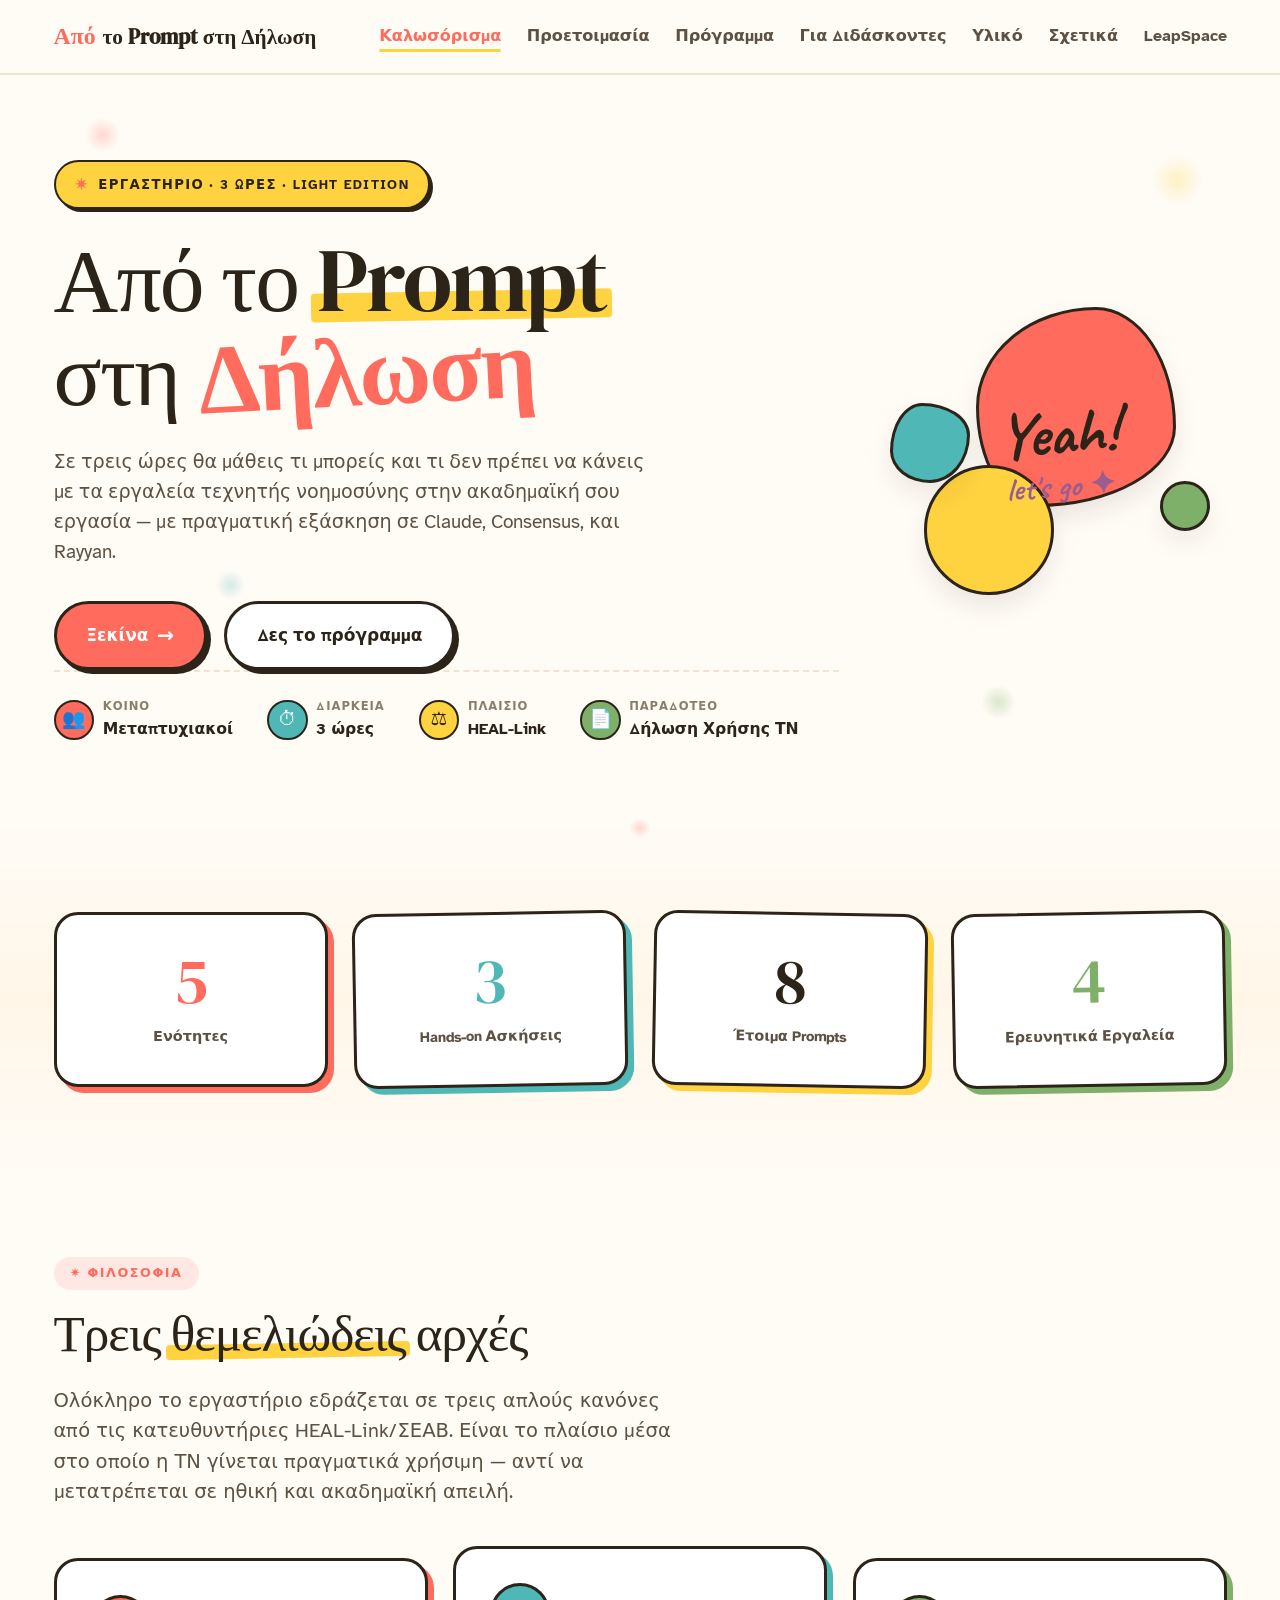
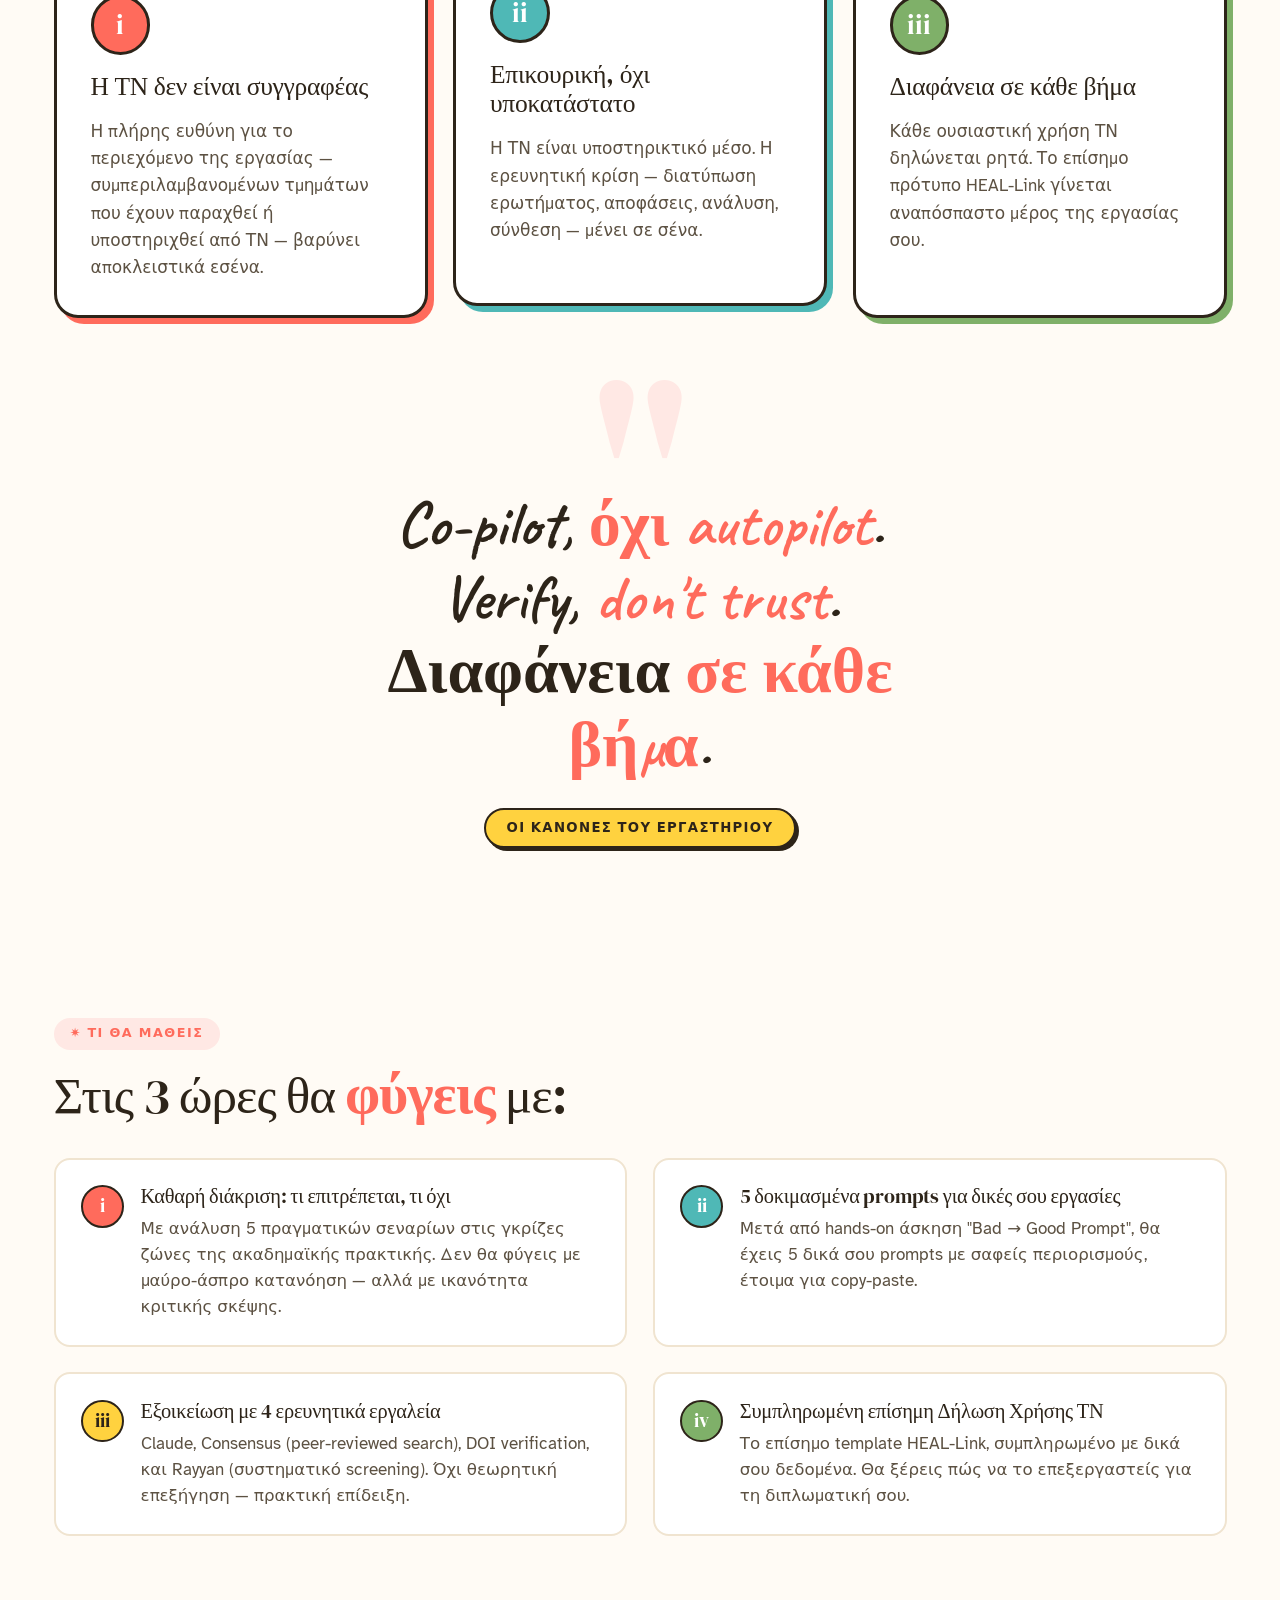
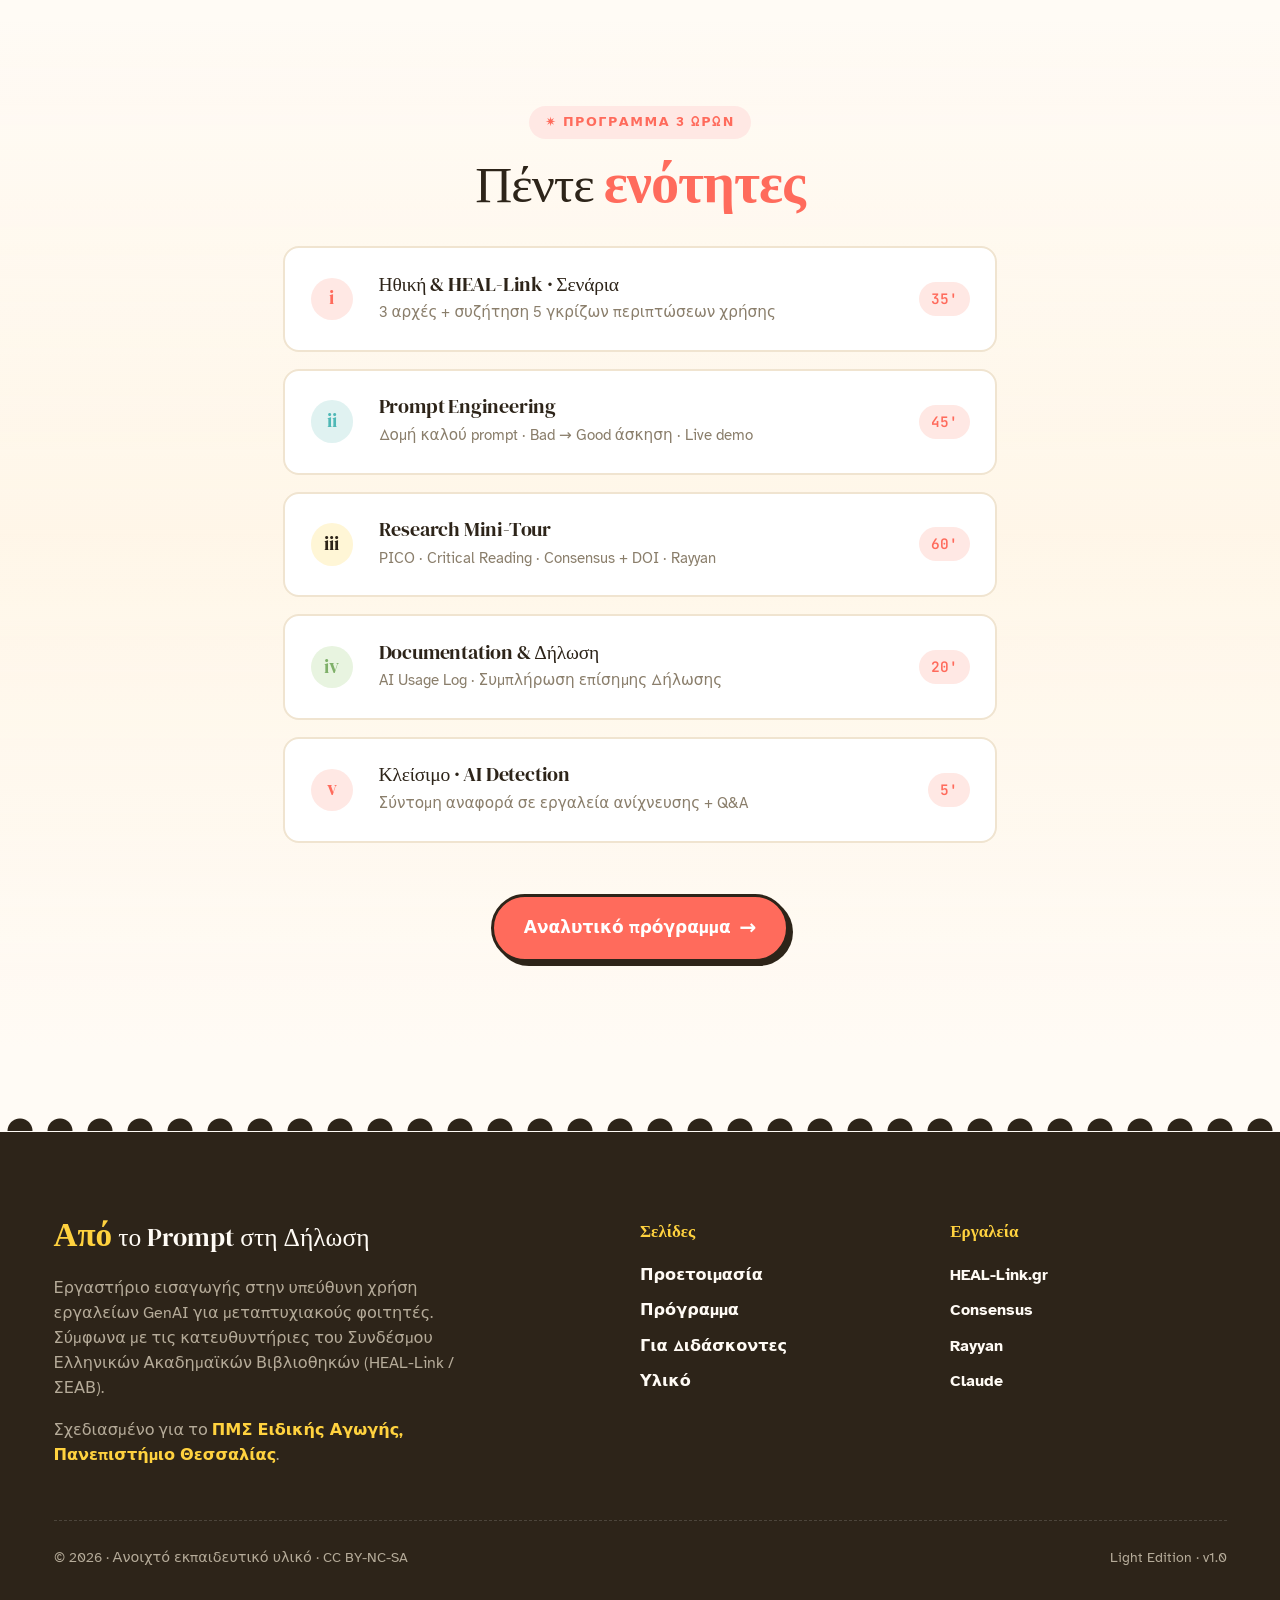
==== commit 5751b69e: "Update index.html" ====
--- a/index.html
+++ b/index.html
@@ -21,6 +21,7 @@
       <li><a href="instructor.html">Για Διδάσκοντες</a></li>
       <li><a href="materials.html">Υλικό</a></li>
       <li><a href="about.html">Σχετικά</a></li>
+      <li><a href="leapspace.html">LeapSpace</a></li>
     </ul>
   </div>
 </nav>
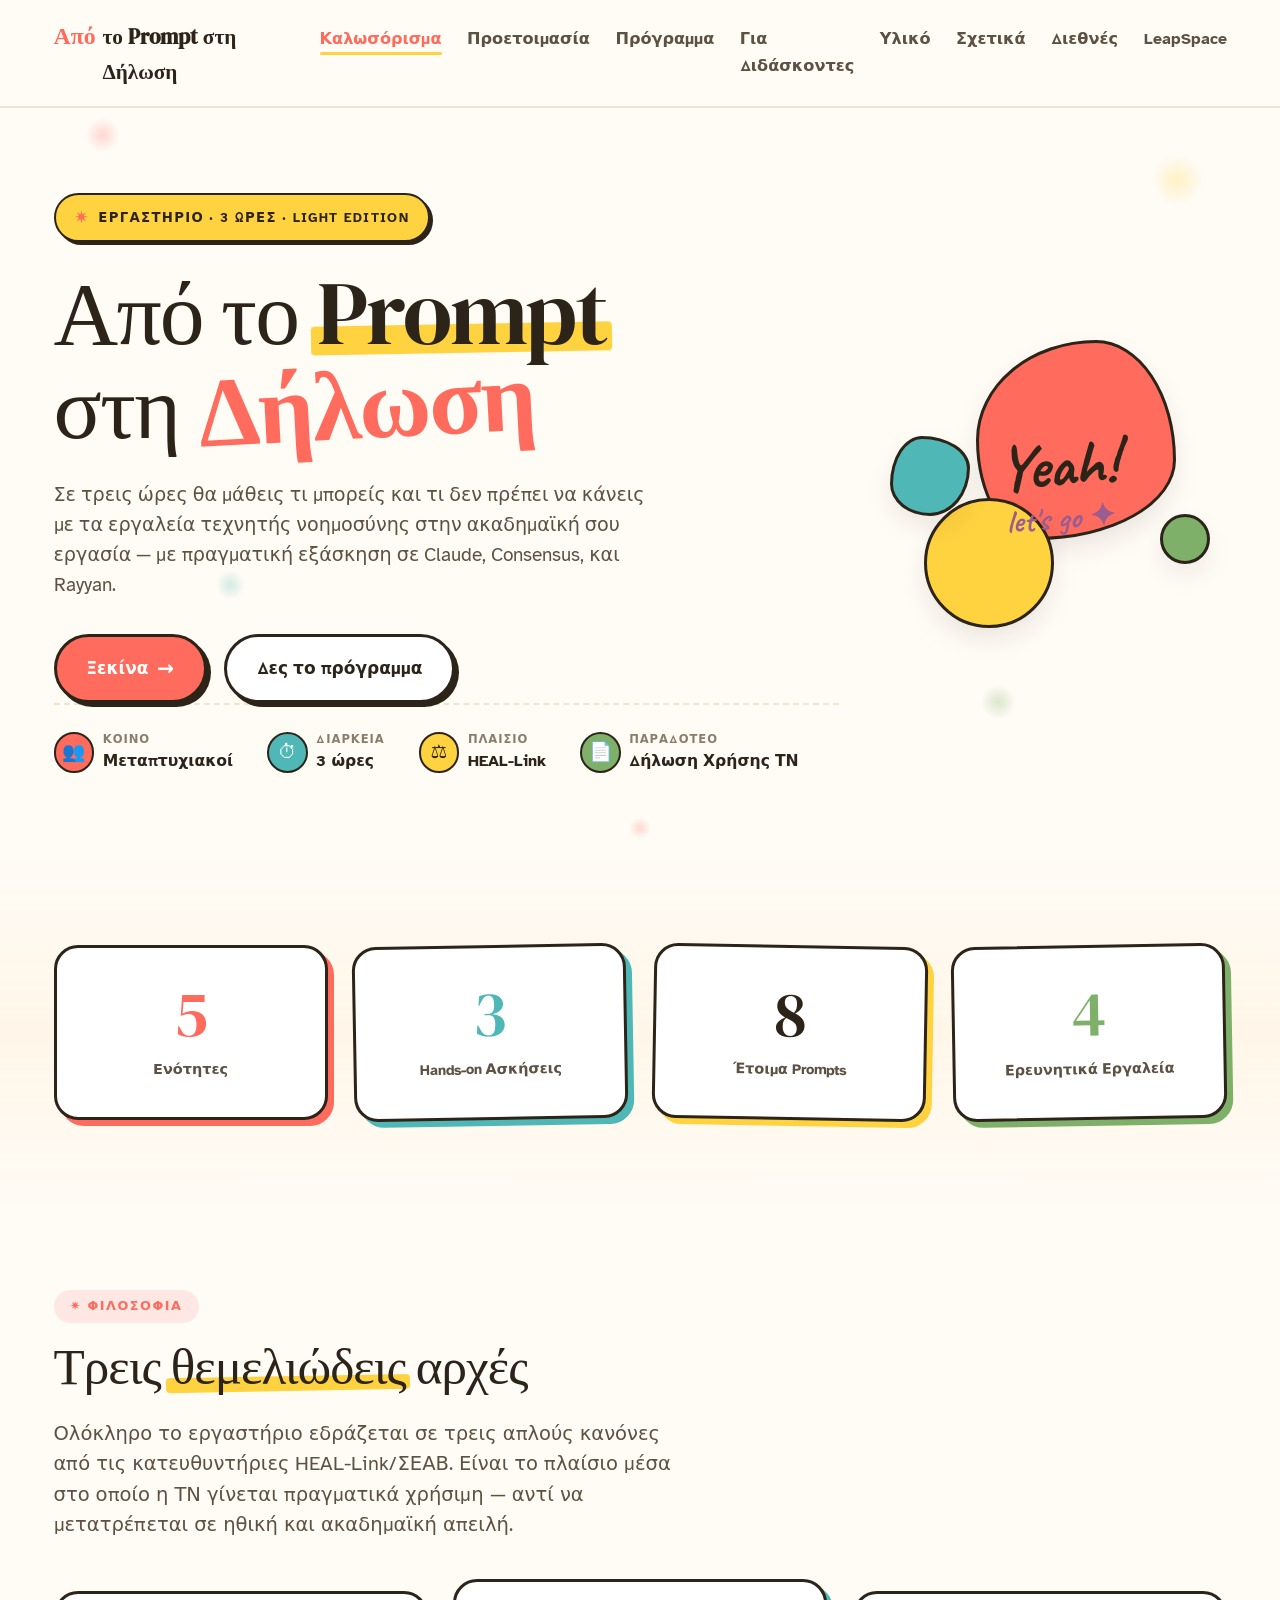
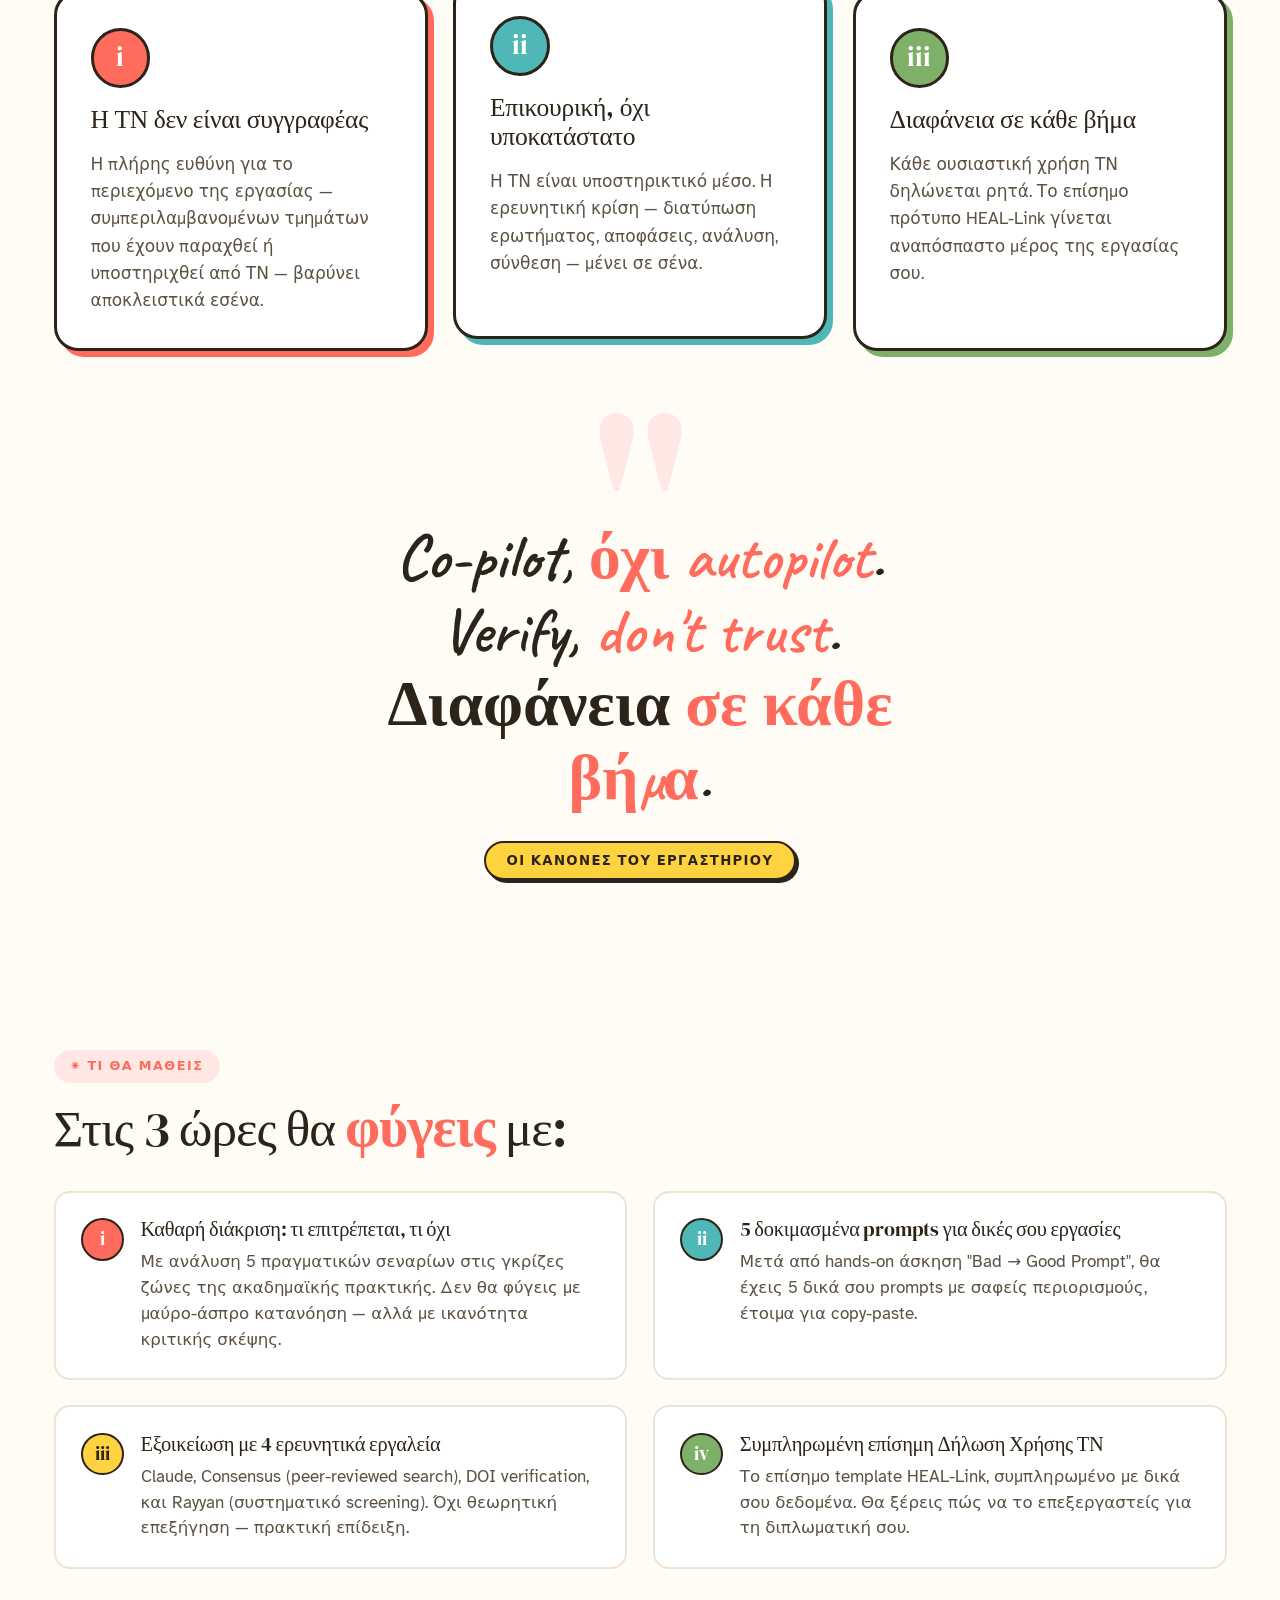
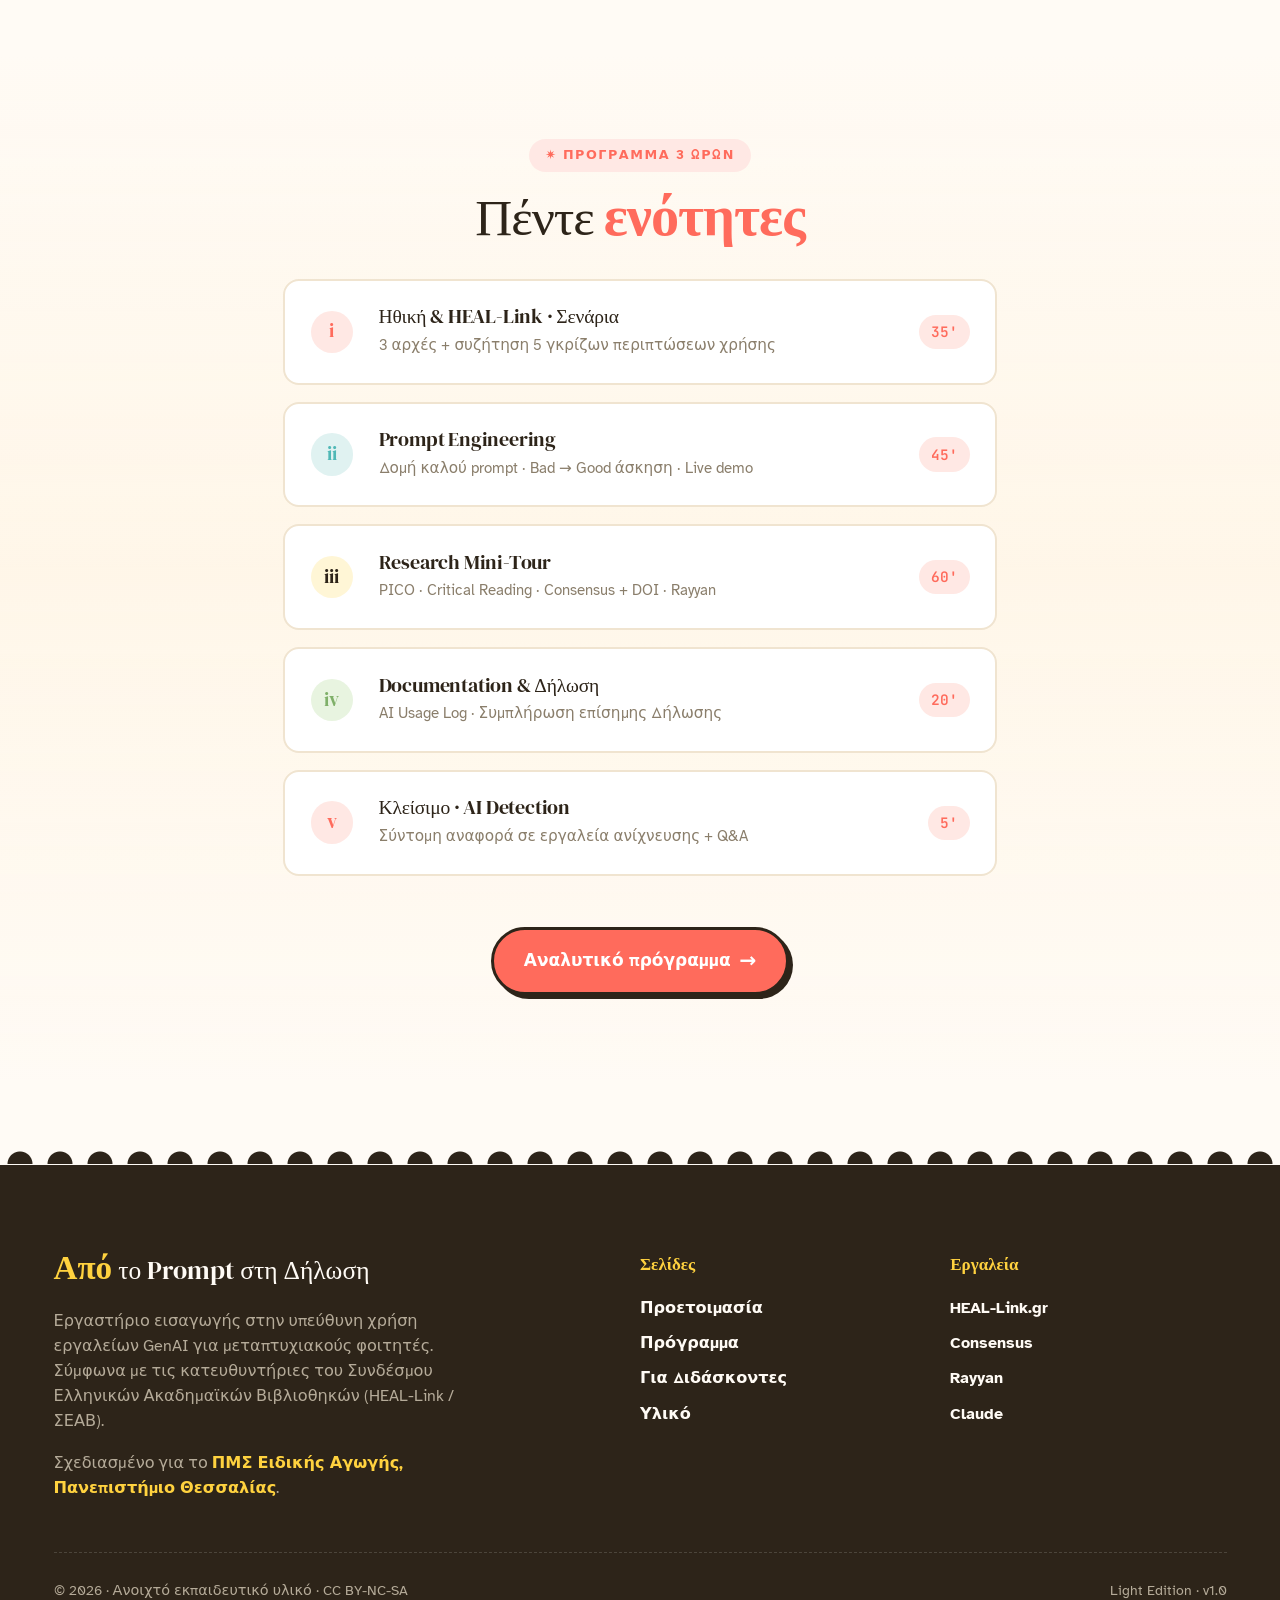
==== commit d29c3f9d: "Update index.html" ====
--- a/index.html
+++ b/index.html
@@ -21,6 +21,7 @@
       <li><a href="instructor.html">Για Διδάσκοντες</a></li>
       <li><a href="materials.html">Υλικό</a></li>
       <li><a href="about.html">Σχετικά</a></li>
+      <li><a href="international.html">Διεθνές</a></li>
       <li><a href="leapspace.html">LeapSpace</a></li>
     </ul>
   </div>
--- a/assets/style.css
+++ b/assets/style.css
@@ -975,3 +975,33 @@
 }
 
 body.gate-locked { overflow: hidden; }
+
+/* ─── COPY BUTTON (for prompt boxes) ────────────────────── */
+.copy-btn {
+  position: absolute;
+  top: 8px;
+  right: 8px;
+  padding: 0.35rem 0.9rem;
+  font-family: var(--font-body);
+  font-size: 0.75rem;
+  font-weight: 700;
+  background: var(--ink);
+  color: white;
+  border: 2px solid var(--ink);
+  border-radius: var(--r-full);
+  cursor: pointer;
+  transition: all 0.25s;
+  z-index: 2;
+  box-shadow: 2px 2px 0 rgba(0,0,0,0.15);
+  letter-spacing: 0.03em;
+}
+.copy-btn:hover {
+  background: var(--coral);
+  border-color: var(--coral);
+  transform: translate(-1px, -1px);
+  box-shadow: 3px 3px 0 rgba(0,0,0,0.15);
+}
+.copy-btn.copied {
+  background: var(--sage);
+  border-color: var(--sage);
+}
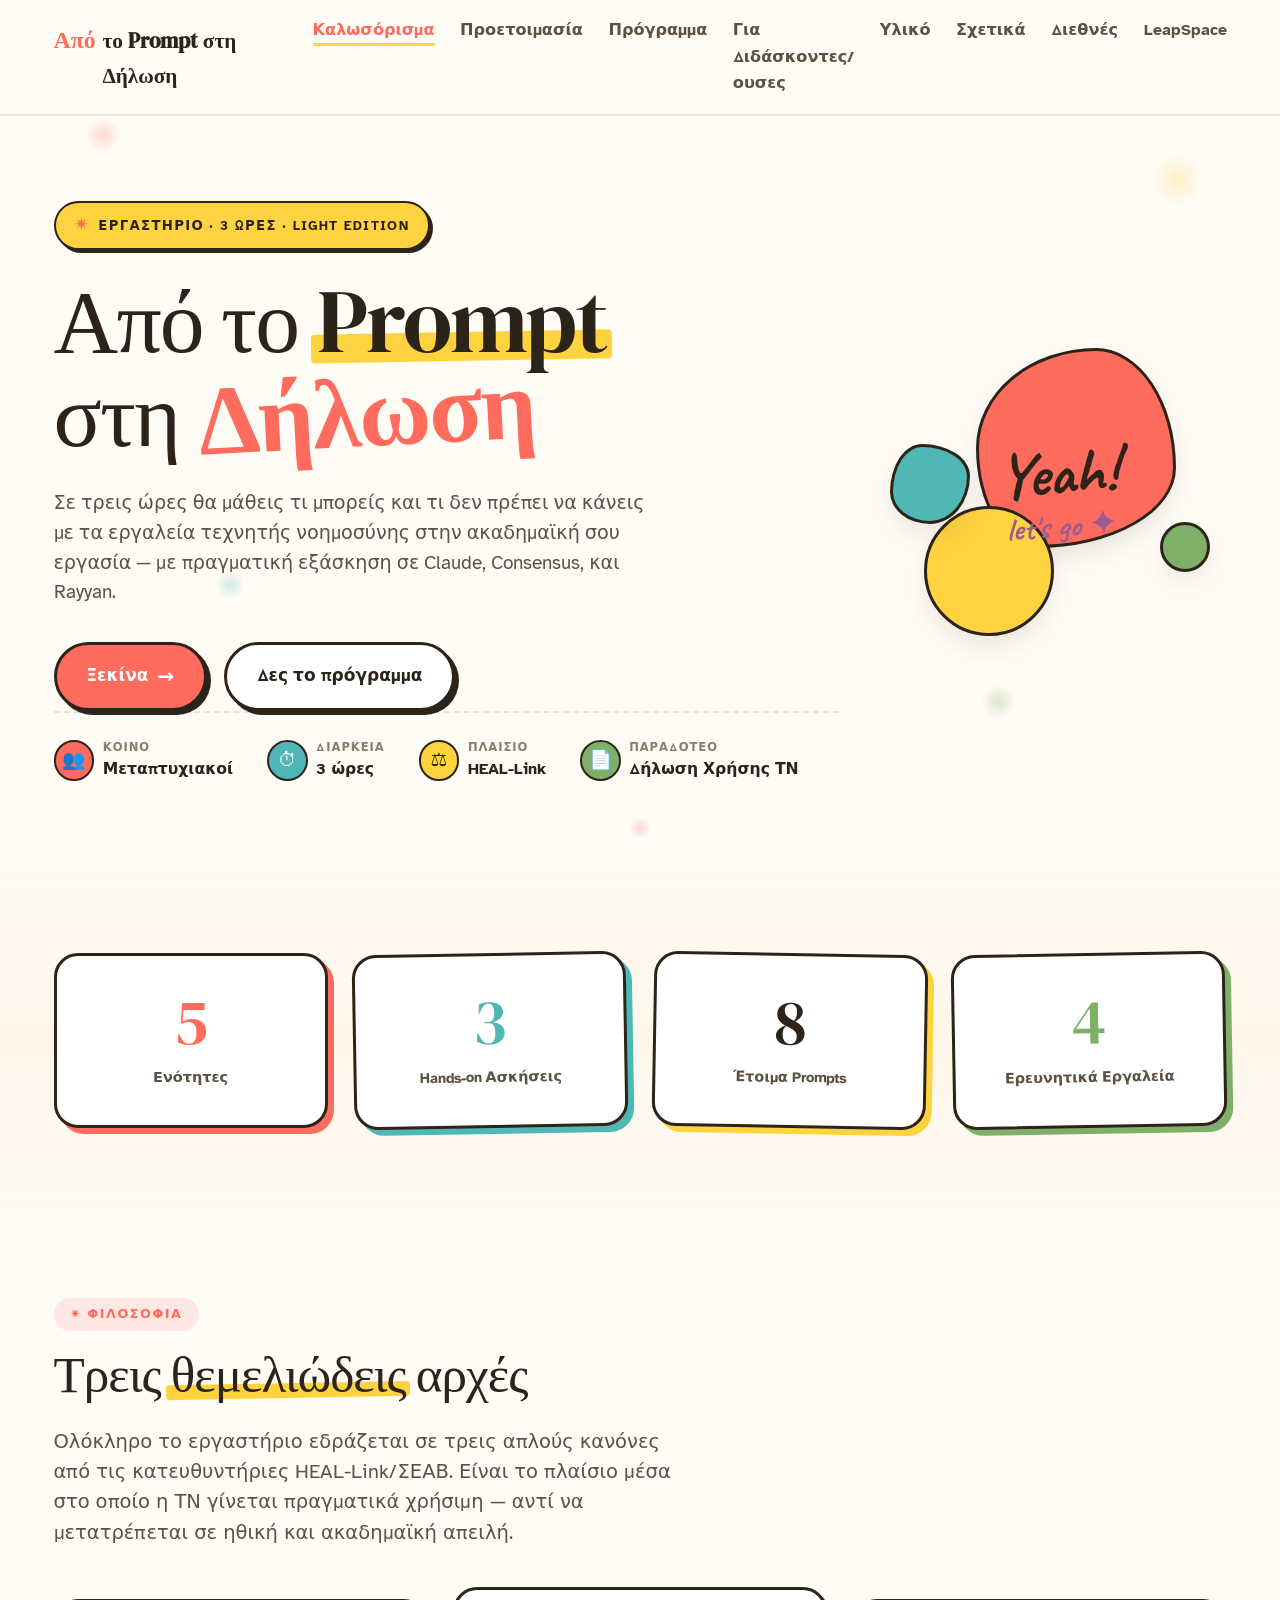
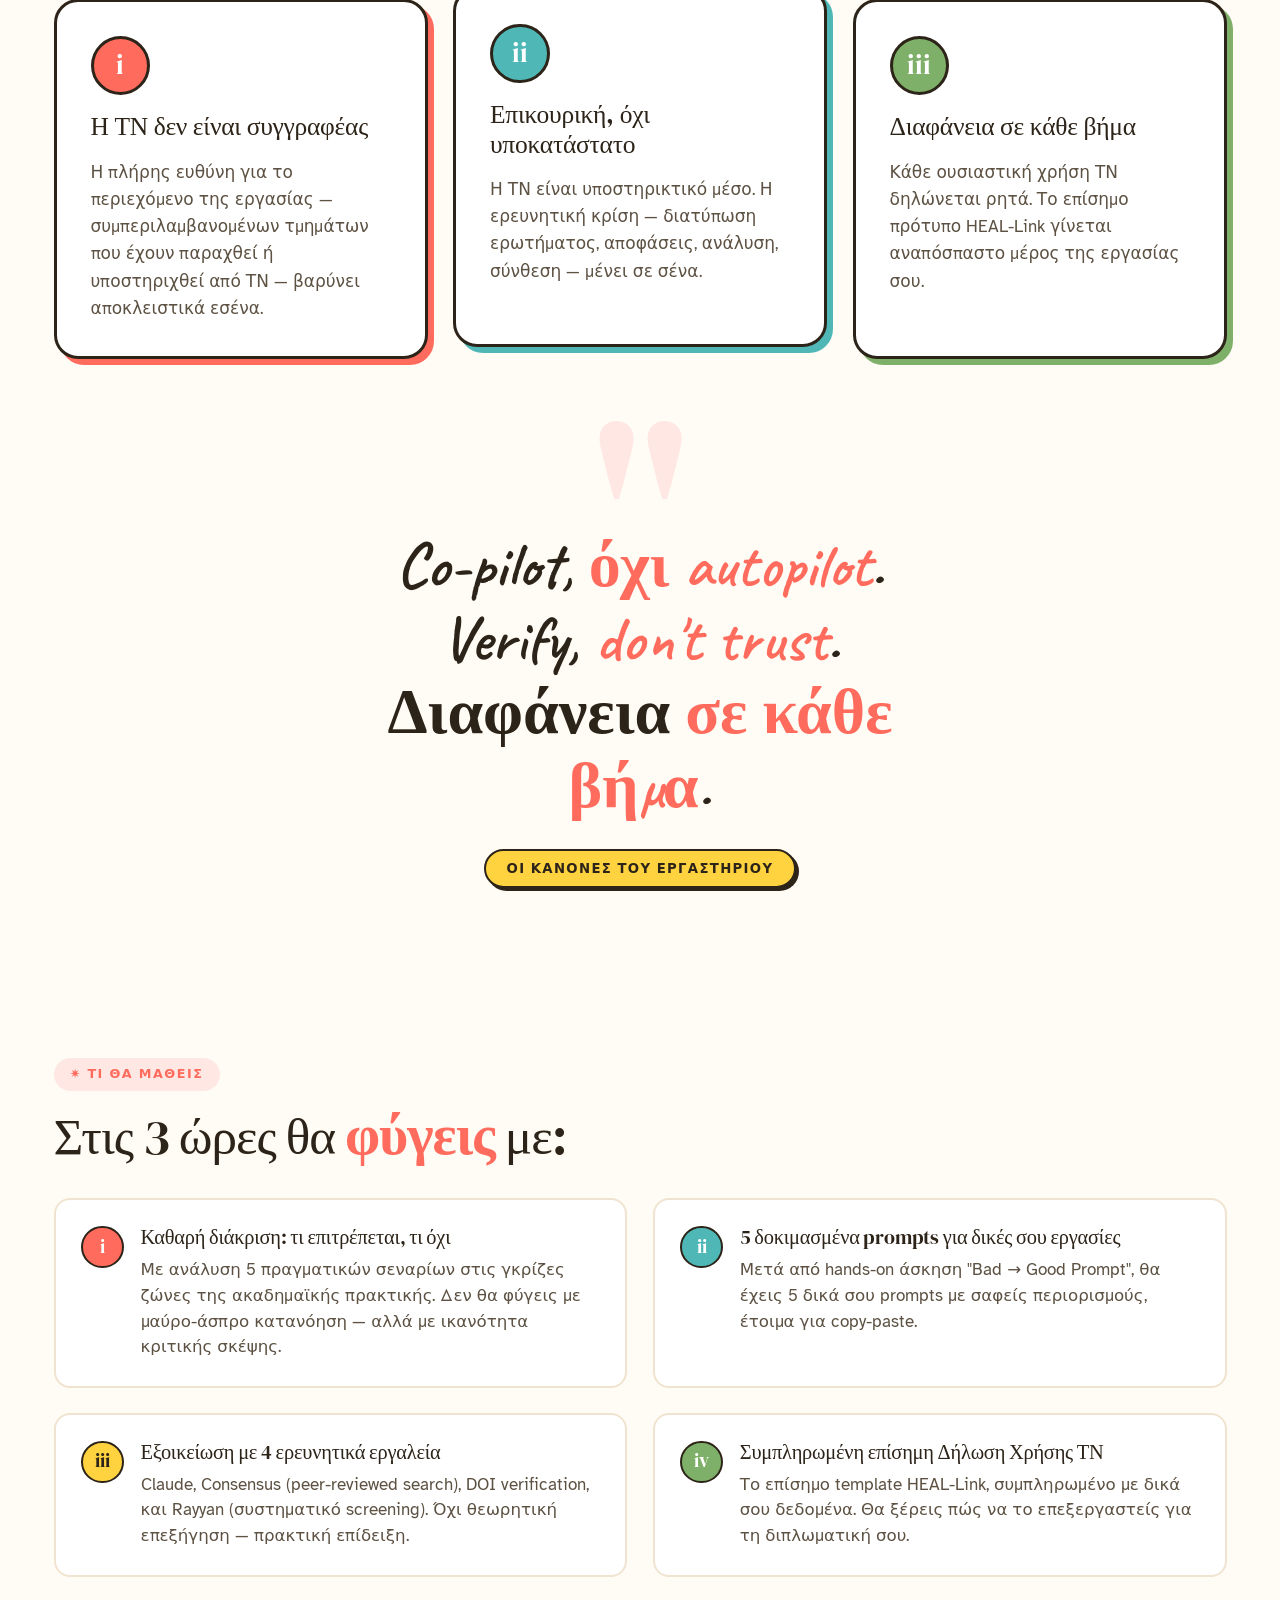
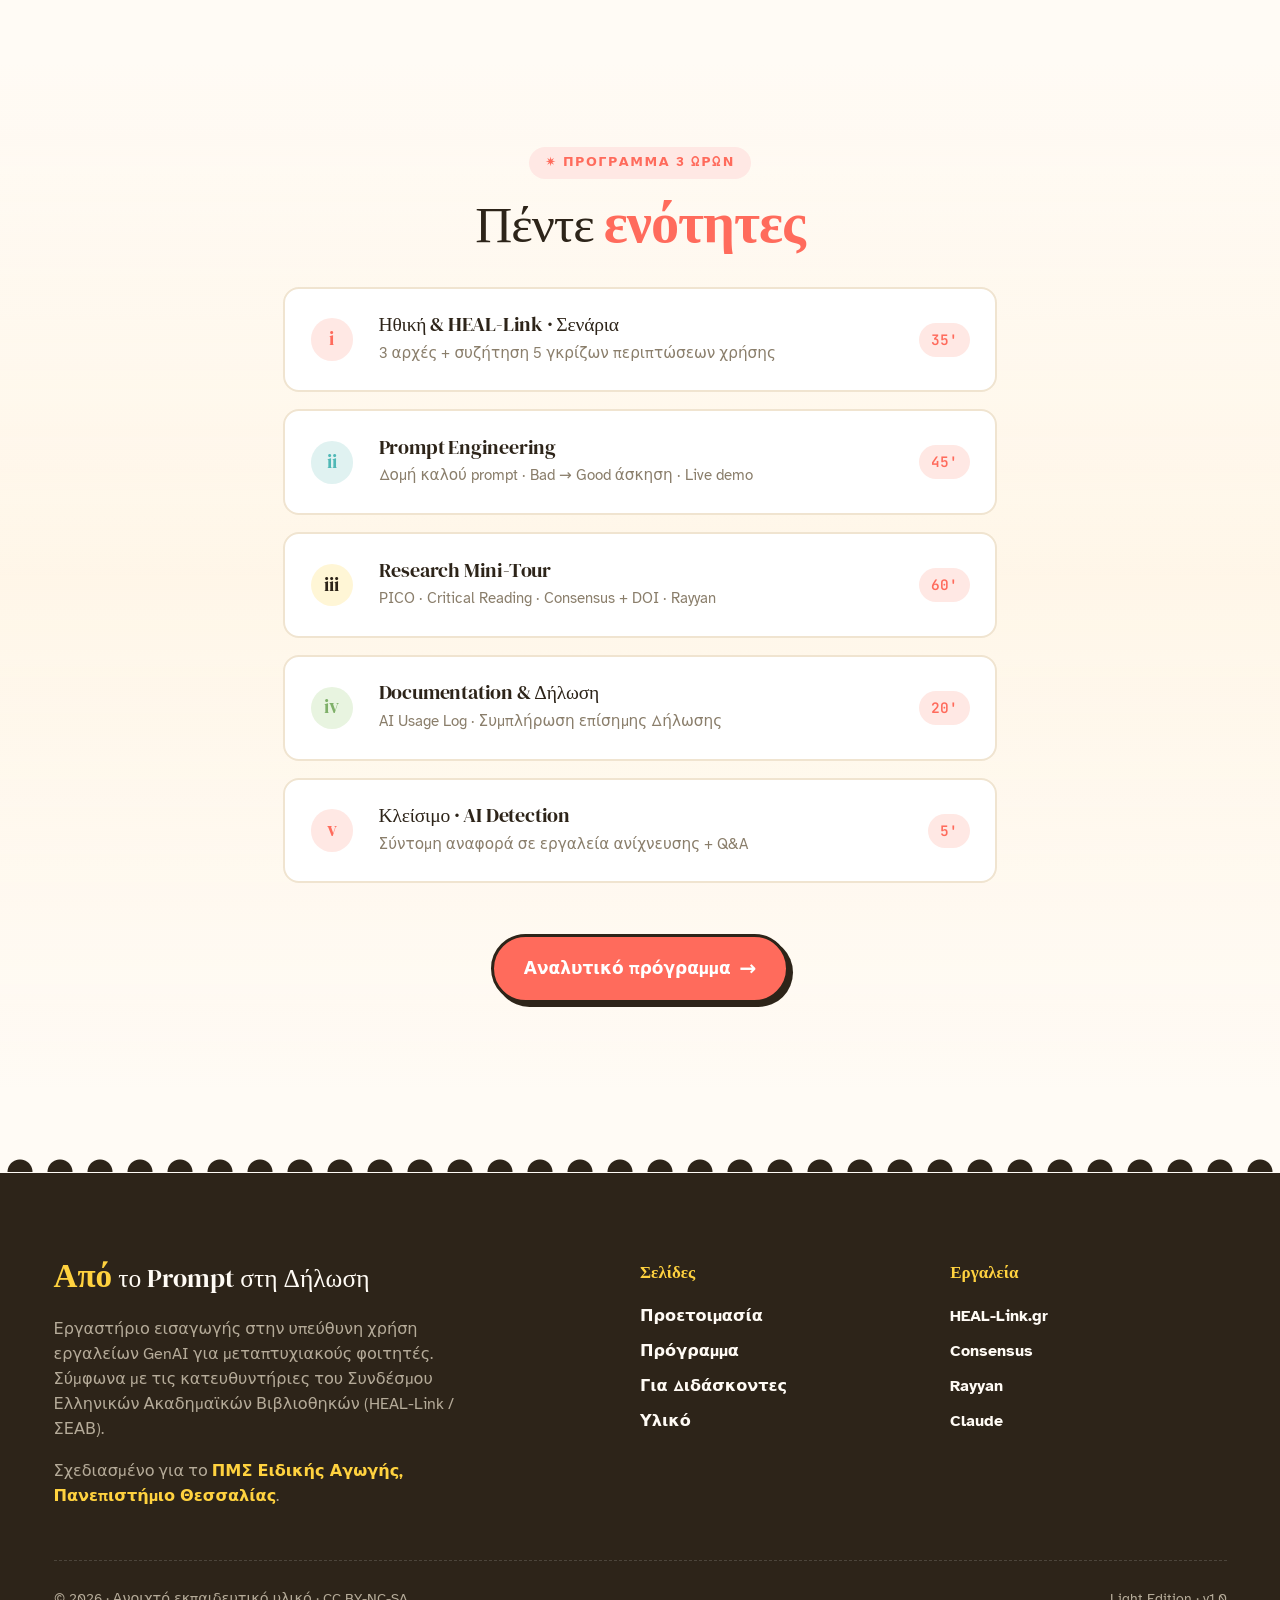
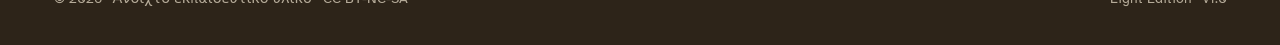
==== commit a161f259: "Update index.html" ====
--- a/index.html
+++ b/index.html
@@ -18,7 +18,7 @@
       <li><a href="index.html" class="active">Καλωσόρισμα</a></li>
       <li><a href="prepare.html">Προετοιμασία</a></li>
       <li><a href="agenda.html">Πρόγραμμα</a></li>
-      <li><a href="instructor.html">Για Διδάσκοντες</a></li>
+      <li><a href="instructor.html">Για Διδάσκοντες/ουσες</a></li>
       <li><a href="materials.html">Υλικό</a></li>
       <li><a href="about.html">Σχετικά</a></li>
       <li><a href="international.html">Διεθνές</a></li>
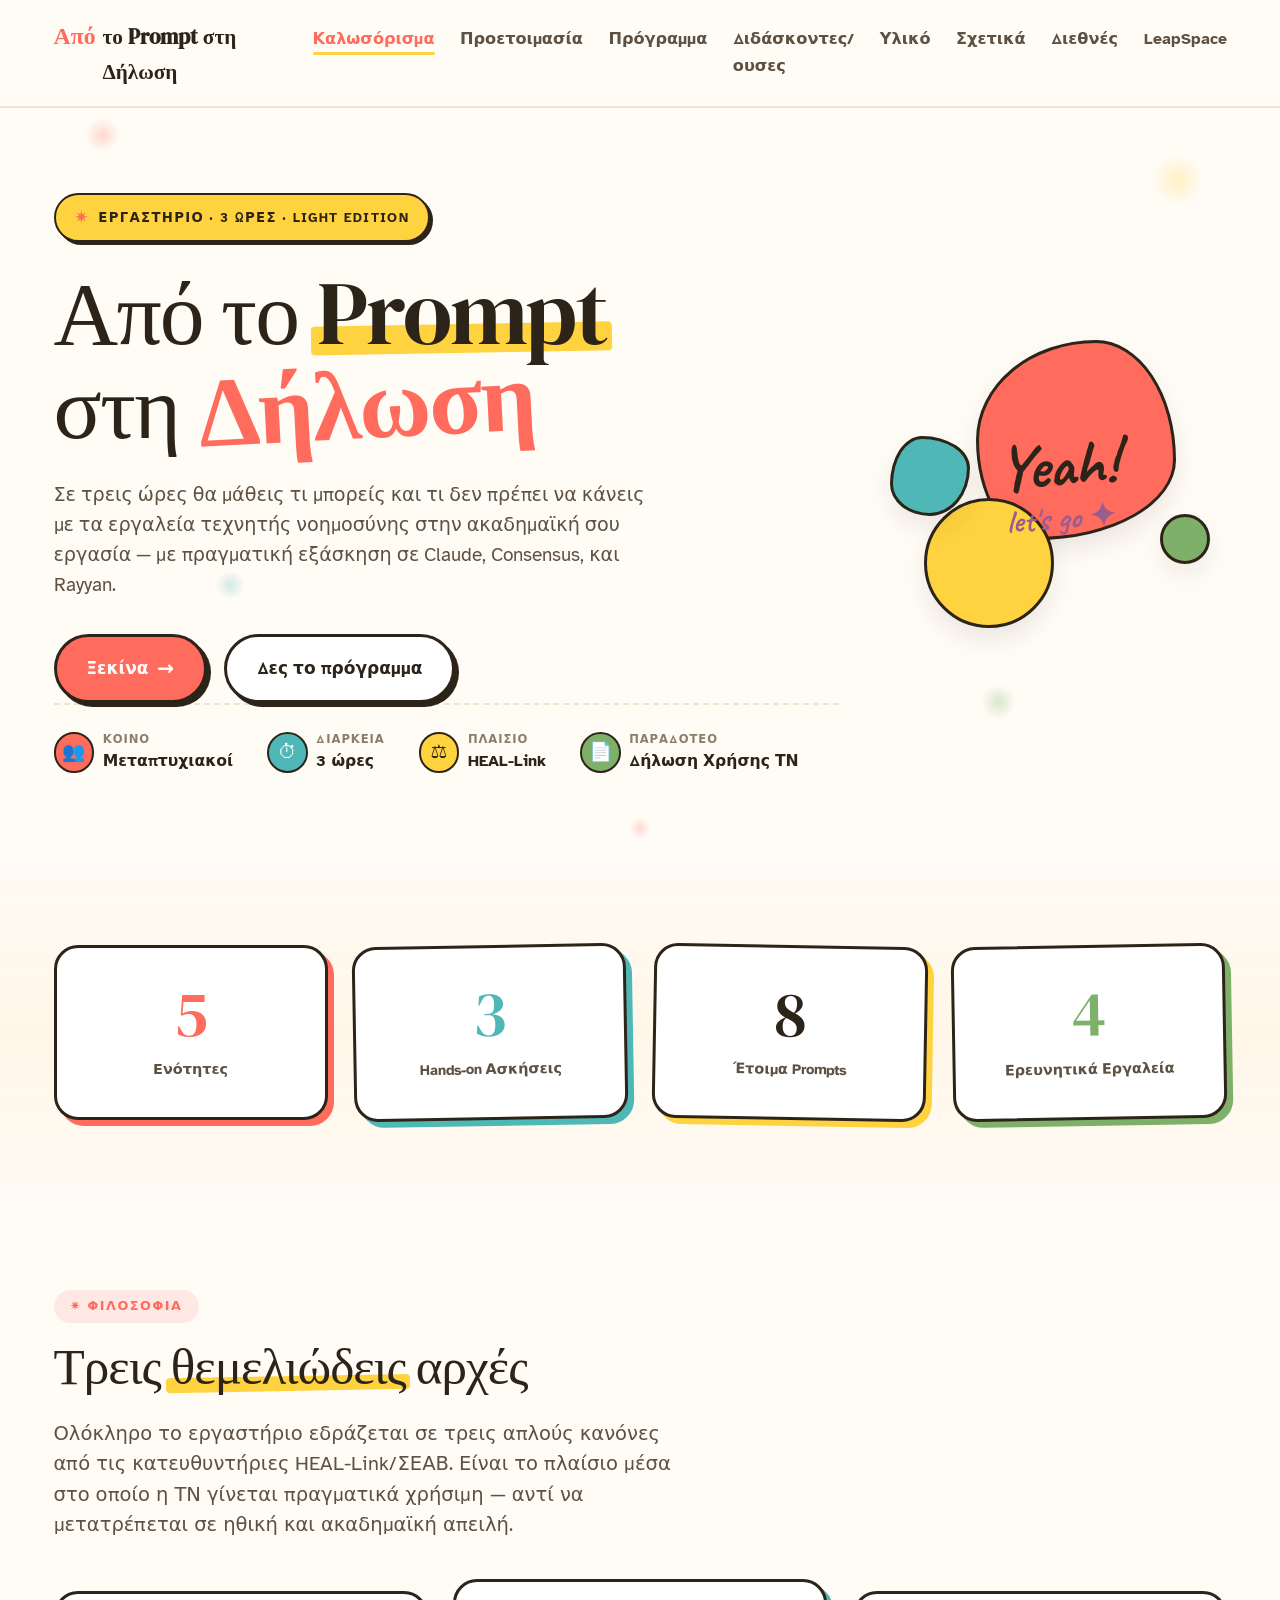
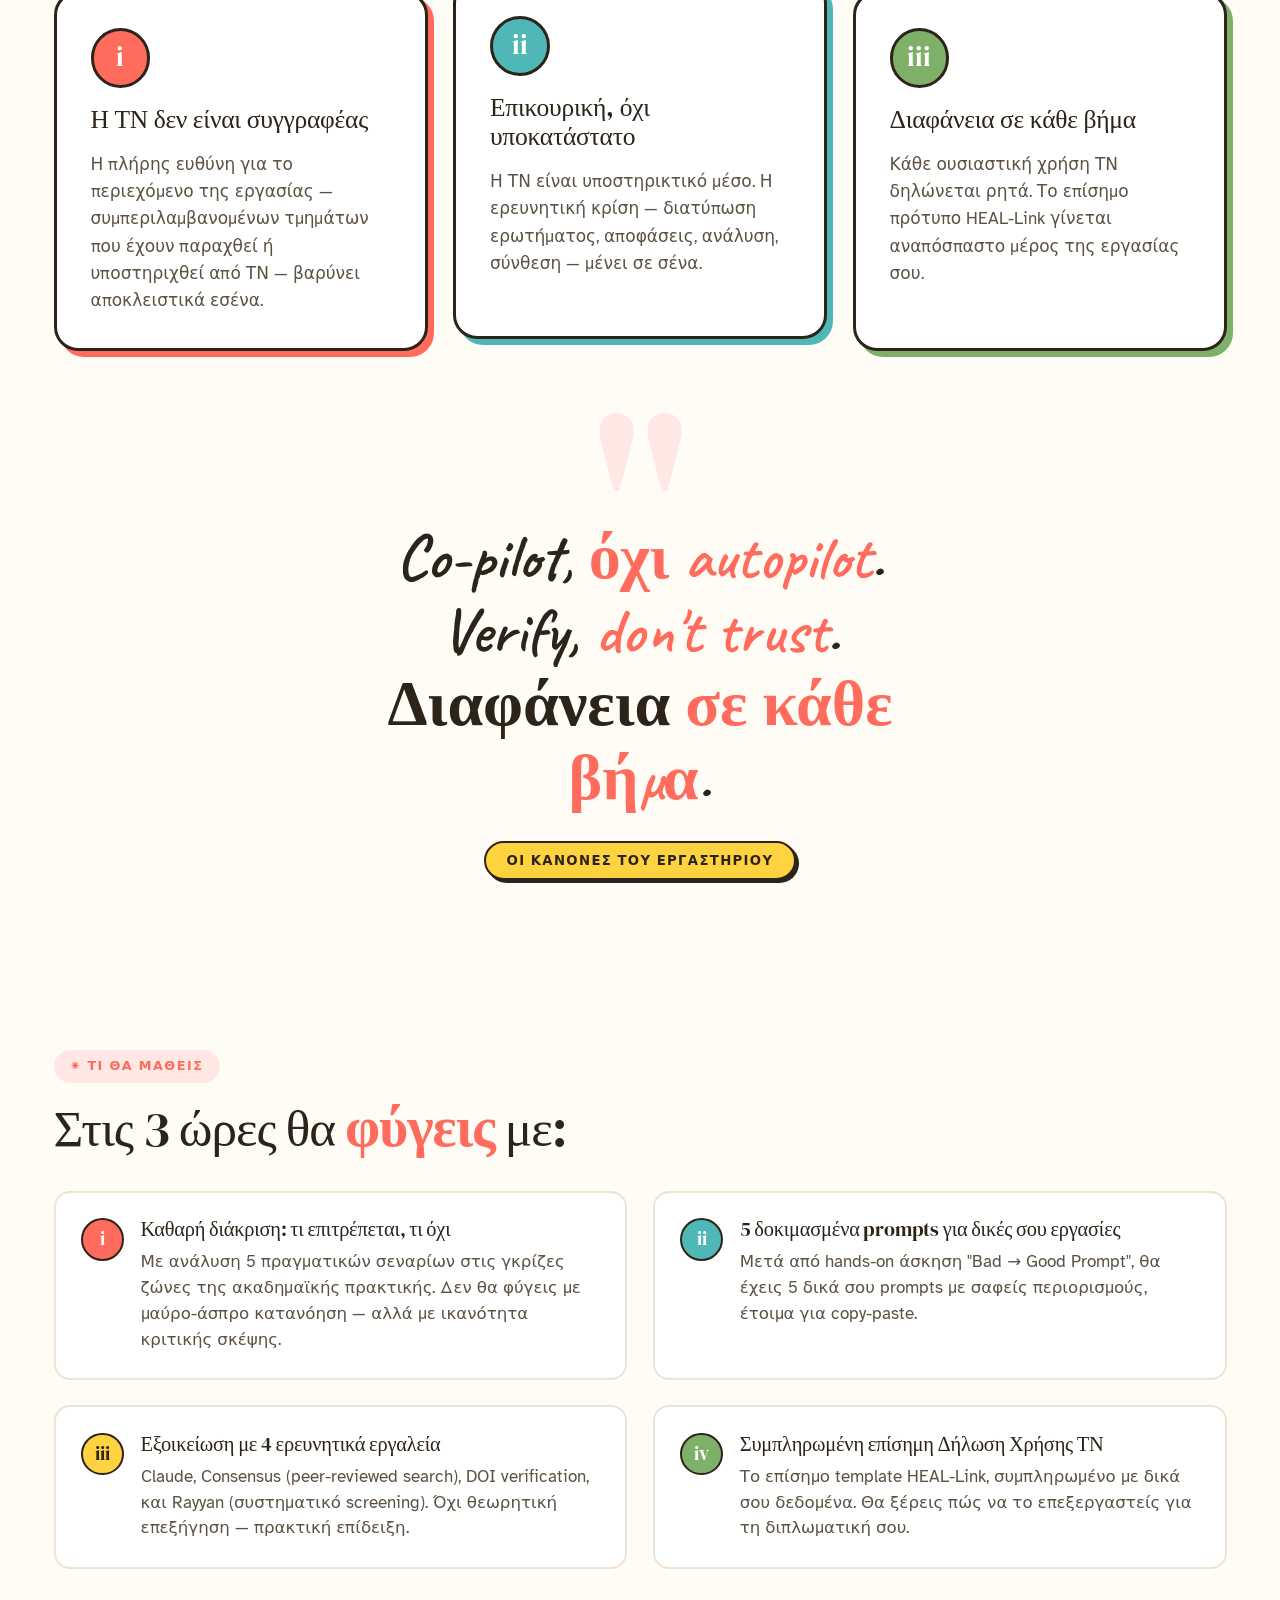
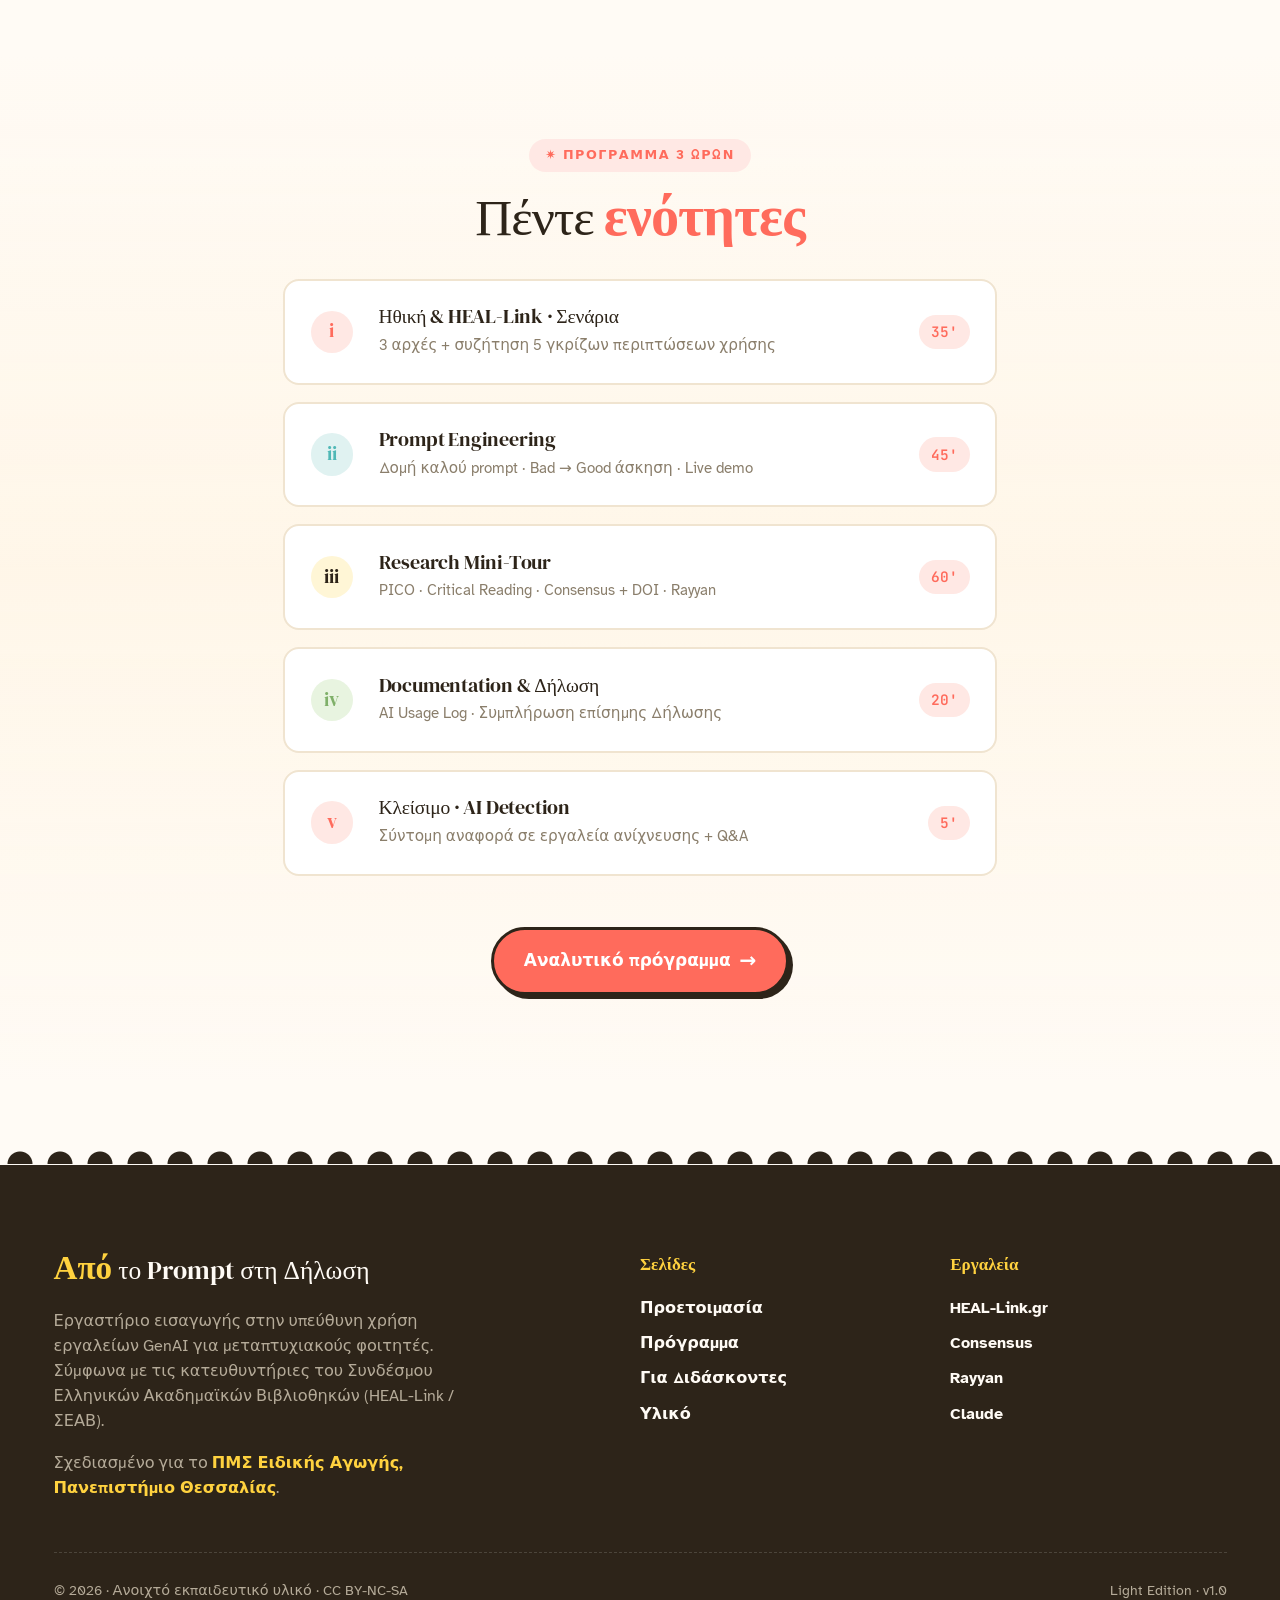
==== commit 145a901e: "Update index.html" ====
--- a/index.html
+++ b/index.html
@@ -18,7 +18,7 @@
       <li><a href="index.html" class="active">Καλωσόρισμα</a></li>
       <li><a href="prepare.html">Προετοιμασία</a></li>
       <li><a href="agenda.html">Πρόγραμμα</a></li>
-      <li><a href="instructor.html">Για Διδάσκοντες/ουσες</a></li>
+      <li><a href="instructor.html">Διδάσκοντες/ουσες</a></li>
       <li><a href="materials.html">Υλικό</a></li>
       <li><a href="about.html">Σχετικά</a></li>
       <li><a href="international.html">Διεθνές</a></li>
